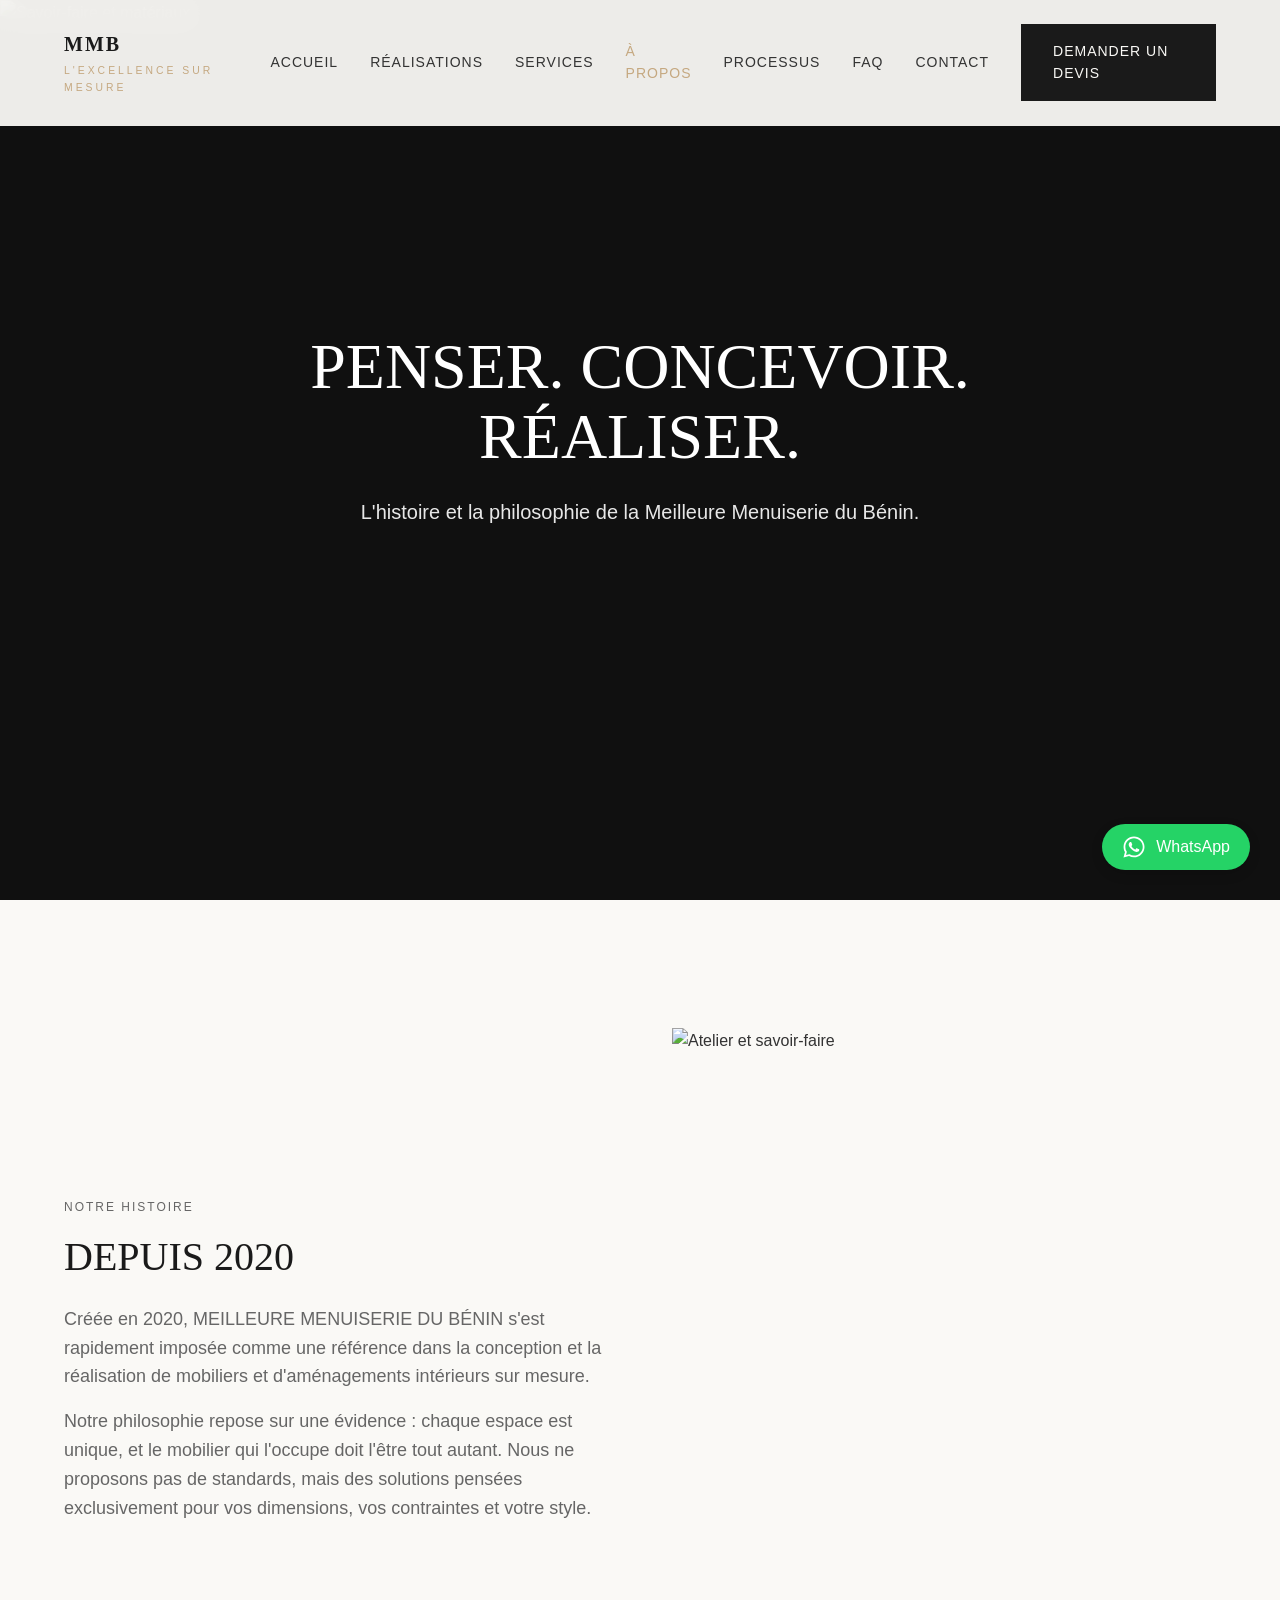
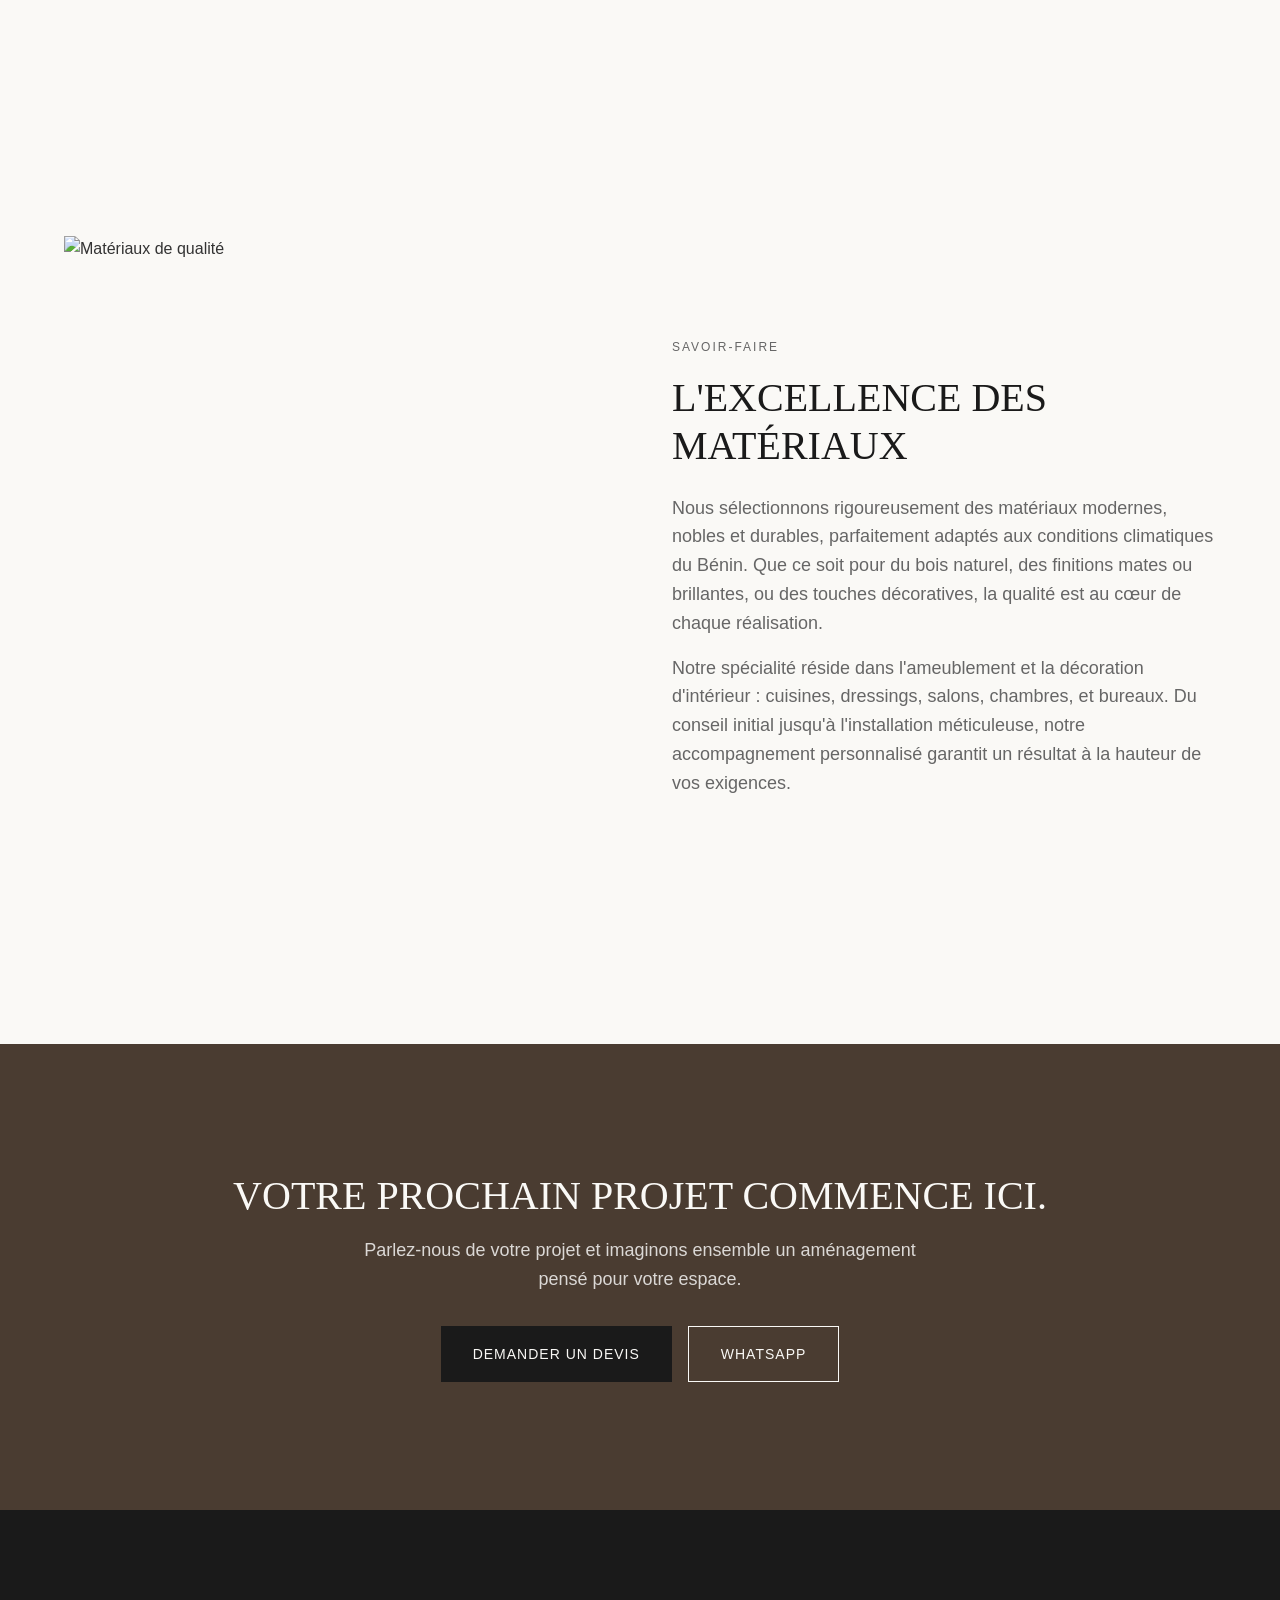
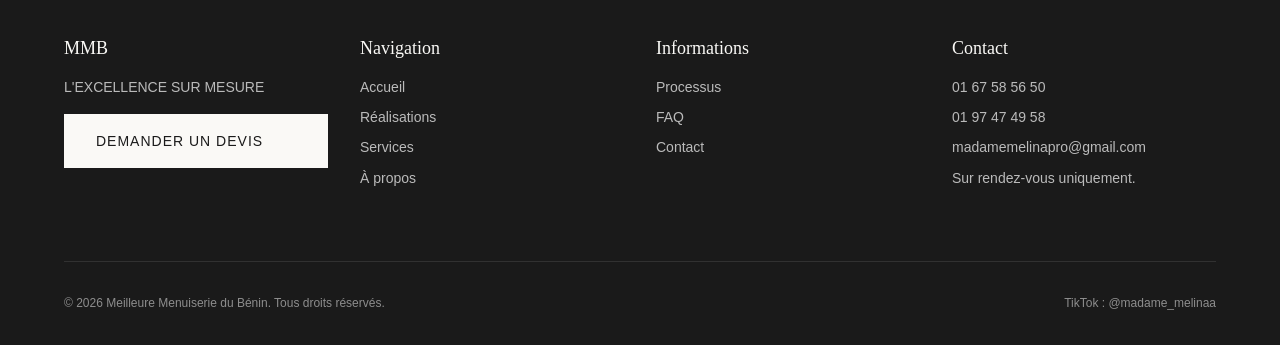
==== a-propos.html @ b58f9260 "Initial commit: Complete website for Meilleure Menuiserie du Bénin" ====
<!DOCTYPE html>
<html lang="fr">
<head>
  <meta charset="UTF-8">
  <meta name="viewport" content="width=device-width, initial-scale=1.0">
  <title>À Propos | MEILLEURE MENUISERIE DU BÉNIN</title>
  <meta name="description" content="Découvrez MEILLEURE MENUISERIE DU BÉNIN, notre savoir-faire, notre approche et notre philosophie du mobilier sur mesure au Bénin depuis 2020.">
  <meta http-equiv="Content-Security-Policy" content="default-src 'self'; style-src 'self' 'unsafe-inline' https://fonts.googleapis.com; font-src 'self' https://fonts.gstatic.com; img-src 'self' data: https://images.unsplash.com; script-src 'self';">
  <meta name="theme-color" content="#1A1A1A">
  <link rel="stylesheet" href="css/style.css">
  <link rel="stylesheet" href="css/pages.css">
</head>
<body>

  <!-- Header -->
  <header class="site-header">
    <div class="container header-inner">
      <a href="/" class="logo">
        MMB
        <span>L'EXCELLENCE SUR MESURE</span>
      </a>
      <nav class="nav-links">
        <a href="/">Accueil</a>
        <a href="/realisations.html">Réalisations</a>
        <a href="/services.html">Services</a>
        <a href="/a-propos.html" style="color: var(--color-accent);">À propos</a>
        <a href="/processus.html">Processus</a>
        <a href="/faq.html">FAQ</a>
        <a href="/contact.html">Contact</a>
        <a href="/contact.html" class="btn btn-primary">Demander un devis</a>
      </nav>
      <div class="mobile-menu-toggle">
        <span></span><span></span><span></span>
      </div>
    </div>
  </header>

  <!-- Hero Section -->
  <section class="hero" style="min-height: 500px;">
    <img src="https://images.unsplash.com/photo-1534349762230-e0cb9cb415a2?auto=format&fit=crop&w=1920&q=80" alt="Savoir-faire et matériaux" class="hero-bg">
    <div class="container">
      <div class="hero-content fade-up">
        <h1 class="hero-title">PENSER. CONCEVOIR. RÉALISER.</h1>
        <p class="hero-text">L'histoire et la philosophie de la Meilleure Menuiserie du Bénin.</p>
      </div>
    </div>
  </section>

  <!-- About Content -->
  <section class="section-intro">
    <div class="container intro-grid">
      <div class="intro-text fade-up">
        <span class="section-subtitle">Notre Histoire</span>
        <h2 class="section-title">DEPUIS 2020</h2>
        <p>Créée en 2020, MEILLEURE MENUISERIE DU BÉNIN s'est rapidement imposée comme une référence dans la conception et la réalisation de mobiliers et d'aménagements intérieurs sur mesure.</p>
        <p>Notre philosophie repose sur une évidence : chaque espace est unique, et le mobilier qui l'occupe doit l'être tout autant. Nous ne proposons pas de standards, mais des solutions pensées exclusivement pour vos dimensions, vos contraintes et votre style.</p>
      </div>
      <div class="intro-image fade-up">
        <img src="https://images.unsplash.com/photo-1540932239986-30128078f3ea?auto=format&fit=crop&w=800&q=80" alt="Atelier et savoir-faire">
      </div>
    </div>
    
    <div class="container intro-grid" style="margin-top: var(--space-xl);">
      <div class="intro-image fade-up">
        <img src="https://images.unsplash.com/photo-1604014237800-1c9102c219da?auto=format&fit=crop&w=800&q=80" alt="Matériaux de qualité">
      </div>
      <div class="intro-text fade-up">
        <span class="section-subtitle">Savoir-faire</span>
        <h2 class="section-title">L'EXCELLENCE DES MATÉRIAUX</h2>
        <p>Nous sélectionnons rigoureusement des matériaux modernes, nobles et durables, parfaitement adaptés aux conditions climatiques du Bénin. Que ce soit pour du bois naturel, des finitions mates ou brillantes, ou des touches décoratives, la qualité est au cœur de chaque réalisation.</p>
        <p>Notre spécialité réside dans l'ameublement et la décoration d'intérieur : cuisines, dressings, salons, chambres, et bureaux. Du conseil initial jusqu'à l'installation méticuleuse, notre accompagnement personnalisé garantit un résultat à la hauteur de vos exigences.</p>
      </div>
    </div>
  </section>

  <!-- Final CTA -->
  <section class="final-cta">
    <div class="container fade-up">
      <h2>VOTRE PROCHAIN PROJET COMMENCE ICI.</h2>
      <p>Parlez-nous de votre projet et imaginons ensemble un aménagement pensé pour votre espace.</p>
      <div class="btn-group">
        <a href="/contact.html" class="btn btn-primary">DEMANDER UN DEVIS</a>
        <a href="https://wa.me/2290167585650" class="btn btn-secondary" target="_blank" rel="noopener noreferrer">WHATSAPP</a>
      </div>
    </div>
  </section>

  <!-- Footer -->
  <footer class="site-footer">
    <div class="container">
      <div class="footer-grid">
        <div class="footer-col">
          <h3>MMB</h3>
          <p>L'EXCELLENCE SUR MESURE</p>
          <a href="/contact.html" class="btn btn-primary" style="margin-top: 1rem; color: var(--color-primary); background: var(--color-bg);">Demander un devis</a>
        </div>
        <div class="footer-col">
          <h3>Navigation</h3>
          <a href="/">Accueil</a>
          <a href="/realisations.html">Réalisations</a>
          <a href="/services.html">Services</a>
          <a href="/a-propos.html">À propos</a>
        </div>
        <div class="footer-col">
          <h3>Informations</h3>
          <a href="/processus.html">Processus</a>
          <a href="/faq.html">FAQ</a>
          <a href="/contact.html">Contact</a>
        </div>
        <div class="footer-col">
          <h3>Contact</h3>
          <p>01 67 58 56 50</p>
          <p>01 97 47 49 58</p>
          <a href="mailto:madamemelinapro@gmail.com">madamemelinapro@gmail.com</a>
          <p>Sur rendez-vous uniquement.</p>
        </div>
      </div>
      <div class="footer-bottom">
        <div>&copy; 2026 Meilleure Menuiserie du Bénin. Tous droits réservés.</div>
        <div><a href="https://www.tiktok.com/@madame_melinaa" target="_blank" rel="noopener noreferrer">TikTok : @madame_melinaa</a></div>
      </div>
    </div>
  </footer>

  <!-- WhatsApp Float -->
  <a href="https://wa.me/2290167585650" class="whatsapp-float" target="_blank" rel="noopener noreferrer">
    <svg class="whatsapp-icon" xmlns="http://www.w3.org/2000/svg" viewBox="0 0 448 512"><path d="M380.9 97.1C339 55.1 283.2 32 223.9 32c-122.4 0-222 99.6-222 222 0 39.1 10.2 77.3 29.6 111L0 480l117.7-30.9c32.4 17.7 68.9 27 106.1 27h.1c122.3 0 224.1-99.6 224.1-222 0-59.3-25.2-115-67.1-157zm-157 341.6c-33.2 0-65.7-8.9-94-25.7l-6.7-4-69.8 18.3L72 359.2l-4.4-7c-18.5-29.4-28.2-63.3-28.2-98.2 0-101.7 82.8-184.5 184.6-184.5 49.3 0 95.6 19.2 130.4 54.1 34.8 34.9 56.2 81.2 56.1 130.5 0 101.8-84.9 184.6-186.6 184.6zm101.2-138.2c-5.5-2.8-32.8-16.2-37.9-18-5.1-1.9-8.8-2.8-12.5 2.8-3.7 5.6-14.3 18-17.6 21.8-3.2 3.7-6.5 4.2-12 1.4-32.6-16.3-54-29.1-75.5-66-5.7-9.8 5.7-9.1 16.3-30.3 1.8-3.7.9-6.9-.5-9.7-1.4-2.8-12.5-30.1-17.1-41.2-4.5-10.8-9.1-9.3-12.5-9.5-3.2-.2-6.9-.2-10.6-.2-3.7 0-9.7 1.4-14.8 6.9-5.1 5.6-19.4 19-19.4 46.3 0 27.3 19.9 53.7 22.6 57.4 2.8 3.7 39.1 59.7 94.8 83.8 35.2 15.2 49 16.5 66.6 13.9 10.7-1.6 32.8-13.4 37.4-26.4 4.6-13 4.6-24.1 3.2-26.4-1.3-2.5-5-3.9-10.5-6.6z"/></svg>
    <span>WhatsApp</span>
  </a>

  <script src="js/main.js"></script>
</body>
</html>
---- css/style.css ----
@import url('https://fonts.googleapis.com/css2?family=Inter:wght@300;400;500;600&family=Playfair+Display:wght@400;500;600;700&display=swap');

:root {
  /* Colors */
  --color-primary: #1A1A1A; /* Anthracite/Noir */
  --color-secondary: #4A3C31; /* Brun profond */
  --color-accent: #C5A880; /* Doré discret / Bois naturel */
  --color-bg: #FAF9F6; /* Ivoire / Blanc cassé */
  --color-surface: #FFFFFF;
  --color-text: #333333;
  --color-text-light: #666666;
  --color-border: #E5E5E5;

  /* Typography */
  --font-heading: 'Playfair Display', serif;
  --font-body: 'Inter', sans-serif;

  /* Spacing */
  --space-xs: 0.5rem;
  --space-sm: 1rem;
  --space-md: 2rem;
  --space-lg: 4rem;
  --space-xl: 8rem;

  /* Transitions */
  --transition-fast: 0.2s ease;
  --transition-normal: 0.4s ease;
  --transition-slow: 0.8s cubic-bezier(0.16, 1, 0.3, 1);
}

/* Reset */
* {
  margin: 0;
  padding: 0;
  box-sizing: border-box;
}

html {
  font-size: 16px;
  scroll-behavior: smooth;
}

body {
  font-family: var(--font-body);
  color: var(--color-text);
  background-color: var(--color-bg);
  line-height: 1.6;
  overflow-x: hidden;
}

h1, h2, h3, h4, h5, h6 {
  font-family: var(--font-heading);
  font-weight: 500;
  line-height: 1.2;
  color: var(--color-primary);
}

a {
  text-decoration: none;
  color: inherit;
  transition: color var(--transition-fast);
}

img {
  max-width: 100%;
  height: auto;
  display: block;
}

ul {
  list-style: none;
}

/* Container */
.container {
  width: 100%;
  max-width: 1440px;
  margin: 0 auto;
  padding: 0 5%;
}

/* Buttons */
.btn {
  display: inline-flex;
  align-items: center;
  justify-content: center;
  padding: 1rem 2rem;
  font-family: var(--font-body);
  font-size: 0.875rem;
  font-weight: 500;
  text-transform: uppercase;
  letter-spacing: 1px;
  cursor: pointer;
  transition: all var(--transition-normal);
  border: none;
}

.btn-primary {
  background-color: var(--color-primary);
  color: var(--color-bg);
}

.btn-primary:hover {
  background-color: var(--color-accent);
  color: var(--color-primary);
}

.btn-secondary {
  background-color: transparent;
  color: var(--color-primary);
  border: 1px solid var(--color-primary);
}

.btn-secondary:hover {
  background-color: var(--color-primary);
  color: var(--color-bg);
}

/* Header */
.site-header {
  position: fixed;
  top: 0;
  left: 0;
  width: 100%;
  padding: 1.5rem 0;
  background-color: rgba(250, 249, 246, 0.95);
  backdrop-filter: blur(10px);
  z-index: 1000;
  transition: padding var(--transition-normal), background-color var(--transition-normal);
  border-bottom: 1px solid transparent;
}

.site-header.scrolled {
  padding: 1rem 0;
  border-bottom: 1px solid var(--color-border);
}

.header-inner {
  display: flex;
  justify-content: space-between;
  align-items: center;
}

.logo {
  font-family: var(--font-heading);
  font-size: 1.25rem;
  font-weight: 700;
  color: var(--color-primary);
  text-transform: uppercase;
  letter-spacing: 2px;
}

.logo span {
  display: block;
  font-size: 0.65rem;
  font-family: var(--font-body);
  font-weight: 400;
  letter-spacing: 3px;
  color: var(--color-accent);
  margin-top: 0.2rem;
}

.nav-links {
  display: flex;
  gap: 2rem;
  align-items: center;
}

.nav-links a {
  font-size: 0.875rem;
  font-weight: 500;
  text-transform: uppercase;
  letter-spacing: 1px;
}

.nav-links a:hover {
  color: var(--color-accent);
}

.mobile-menu-toggle {
  display: none;
  flex-direction: column;
  gap: 6px;
  cursor: pointer;
  z-index: 1001;
}

.mobile-menu-toggle span {
  width: 25px;
  height: 2px;
  background-color: var(--color-primary);
  transition: all var(--transition-fast);
}

/* Footer */
.site-footer {
  background-color: var(--color-primary);
  color: var(--color-bg);
  padding: var(--space-xl) 0 2rem;
}

.footer-grid {
  display: grid;
  grid-template-columns: 1fr 1fr 1fr 1fr;
  gap: var(--space-md);
  margin-bottom: var(--space-lg);
}

.footer-col h3 {
  color: var(--color-bg);
  font-size: 1.125rem;
  margin-bottom: var(--space-sm);
}

.footer-col p, .footer-col a {
  color: rgba(255, 255, 255, 0.7);
  font-size: 0.875rem;
  margin-bottom: 0.5rem;
  display: block;
}

.footer-col a:hover {
  color: var(--color-accent);
}

.footer-bottom {
  border-top: 1px solid rgba(255,255,255,0.1);
  padding-top: 2rem;
  display: flex;
  justify-content: space-between;
  font-size: 0.75rem;
  color: rgba(255, 255, 255, 0.5);
}

/* Floating WhatsApp */
.whatsapp-float {
  position: fixed;
  bottom: 30px;
  right: 30px;
  background-color: #25D366;
  color: white;
  border-radius: 50px;
  padding: 10px 20px;
  display: flex;
  align-items: center;
  gap: 10px;
  box-shadow: 0 4px 12px rgba(0,0,0,0.15);
  z-index: 999;
  font-weight: 500;
  transition: transform var(--transition-fast);
}

.whatsapp-float:hover {
  transform: translateY(-5px);
  color: white;
}

.whatsapp-icon {
  width: 24px;
  height: 24px;
  fill: currentColor;
}

/* Animations */
.fade-up {
  opacity: 0;
  transform: translateY(30px);
  transition: opacity 0.8s ease-out, transform 0.8s ease-out;
}

.fade-up.visible {
  opacity: 1;
  transform: translateY(0);
}

/* Final CTA Section */
.final-cta {
  background-color: var(--color-secondary);
  color: var(--color-bg);
  text-align: center;
  padding: var(--space-xl) 0;
}

.final-cta h2 {
  color: var(--color-bg);
  font-size: 2.5rem;
  margin-bottom: var(--space-sm);
}

.final-cta p {
  font-size: 1.125rem;
  max-width: 600px;
  margin: 0 auto var(--space-md);
  color: rgba(255,255,255,0.8);
}

.final-cta .btn-group {
  display: flex;
  justify-content: center;
  gap: 1rem;
}

.final-cta .btn-secondary {
  color: var(--color-bg);
  border-color: var(--color-bg);
}

.final-cta .btn-secondary:hover {
  background-color: var(--color-bg);
  color: var(--color-secondary);
}

/* Responsive */
@media (max-width: 1024px) {
  .footer-grid {
    grid-template-columns: 1fr 1fr;
  }
}

@media (max-width: 768px) {
  html {
    font-size: 14px;
  }
  
  .nav-links {
    position: fixed;
    top: 0;
    right: -100%;
    width: 80%;
    max-width: 400px;
    height: 100vh;
    background-color: var(--color-bg);
    flex-direction: column;
    justify-content: center;
    padding: 2rem;
    transition: right var(--transition-normal);
    box-shadow: -5px 0 15px rgba(0,0,0,0.05);
  }
  
  .nav-links.active {
    right: 0;
  }
  
  .mobile-menu-toggle {
    display: flex;
  }
  
  .mobile-menu-toggle.active span:nth-child(1) {
    transform: rotate(45deg) translate(5px, 5px);
  }
  .mobile-menu-toggle.active span:nth-child(2) {
    opacity: 0;
  }
  .mobile-menu-toggle.active span:nth-child(3) {
    transform: rotate(-45deg) translate(6px, -6px);
  }
  
  .whatsapp-float span {
    display: none;
  }
  .whatsapp-float {
    border-radius: 50%;
    padding: 15px;
    bottom: 20px;
    right: 20px;
  }
  
  .final-cta .btn-group {
    flex-direction: column;
  }
}
---- css/pages.css ----
/* Hero Section */
.hero {
  height: 100vh;
  min-height: 600px;
  display: flex;
  align-items: center;
  position: relative;
  overflow: hidden;
  background-color: var(--color-primary);
  color: var(--color-surface);
}

.hero::after {
  content: '';
  position: absolute;
  top: 0; left: 0; right: 0; bottom: 0;
  background: rgba(0,0,0,0.4);
  z-index: 1;
}

.hero-bg {
  position: absolute;
  top: 0; left: 0; width: 100%; height: 100%;
  object-fit: cover;
  z-index: 0;
}

.hero-content {
  position: relative;
  z-index: 2;
  max-width: 800px;
  text-align: center;
  margin: 0 auto;
}

.hero-subtitle {
  font-family: var(--font-body);
  font-weight: 500;
  letter-spacing: 4px;
  text-transform: uppercase;
  margin-bottom: 1rem;
  color: var(--color-accent);
  font-size: 0.875rem;
}

.hero-title {
  font-size: 4rem;
  color: var(--color-surface);
  margin-bottom: 1.5rem;
  line-height: 1.1;
}

.hero-text {
  font-size: 1.25rem;
  margin-bottom: 2.5rem;
  opacity: 0.9;
  font-weight: 300;
}

.hero-buttons {
  display: flex;
  gap: 1rem;
  justify-content: center;
}

.hero-buttons .btn-secondary {
  border-color: var(--color-surface);
  color: var(--color-surface);
}
.hero-buttons .btn-secondary:hover {
  background-color: var(--color-surface);
  color: var(--color-primary);
}

/* Introduction Section */
.section-intro {
  padding: var(--space-xl) 0;
}

.intro-grid {
  display: grid;
  grid-template-columns: 1fr 1fr;
  gap: var(--space-lg);
  align-items: center;
}

.section-subtitle {
  font-size: 0.75rem;
  text-transform: uppercase;
  letter-spacing: 2px;
  color: var(--color-text-light);
  margin-bottom: 1rem;
  display: block;
}

.section-title {
  font-size: 2.5rem;
  margin-bottom: 1.5rem;
}

.intro-text p {
  font-size: 1.125rem;
  color: var(--color-text-light);
  margin-bottom: 1rem;
}

.intro-image {
  position: relative;
  aspect-ratio: 4/5;
  overflow: hidden;
}

.intro-image img {
  width: 100%;
  height: 100%;
  object-fit: cover;
}

/* Services Grid (Home) */
.section-services {
  padding: var(--space-xl) 0;
  background-color: var(--color-surface);
}

.services-list {
  display: grid;
  grid-template-columns: repeat(3, 1fr);
  gap: 2rem;
  margin-top: var(--space-lg);
  border-top: 1px solid var(--color-border);
}

.service-item {
  padding: 2rem 0;
  border-bottom: 1px solid var(--color-border);
  display: flex;
  flex-direction: column;
}

.service-item-number {
  font-family: var(--font-heading);
  color: var(--color-accent);
  font-size: 1.25rem;
  margin-bottom: 0.5rem;
}

.service-item h3 {
  font-size: 1.25rem;
  margin-bottom: 1rem;
}

/* Portfolio / Realisations Grid */
.section-portfolio {
  padding: var(--space-xl) 0;
}

.portfolio-filters {
  display: flex;
  flex-wrap: wrap;
  gap: 1rem;
  margin-bottom: var(--space-lg);
  justify-content: center;
}

.filter-btn {
  background: none;
  border: none;
  font-family: var(--font-body);
  font-size: 0.875rem;
  text-transform: uppercase;
  letter-spacing: 1px;
  color: var(--color-text-light);
  cursor: pointer;
  padding: 0.5rem 1rem;
  transition: all var(--transition-fast);
}

.filter-btn.active, .filter-btn:hover {
  color: var(--color-primary);
  border-bottom: 1px solid var(--color-primary);
}

.portfolio-grid {
  display: grid;
  grid-template-columns: repeat(auto-fill, minmax(300px, 1fr));
  grid-auto-rows: 300px;
  gap: 1rem;
}

.portfolio-item {
  position: relative;
  overflow: hidden;
  cursor: pointer;
}

.portfolio-item.large {
  grid-column: span 2;
  grid-row: span 2;
}

.portfolio-item.tall {
  grid-row: span 2;
}

.portfolio-item img {
  width: 100%;
  height: 100%;
  object-fit: cover;
  transition: transform var(--transition-slow);
}

.portfolio-item:hover img {
  transform: scale(1.05);
}

.portfolio-overlay {
  position: absolute;
  top: 0; left: 0; right: 0; bottom: 0;
  background: rgba(26, 26, 26, 0.6);
  display: flex;
  flex-direction: column;
  justify-content: center;
  align-items: center;
  opacity: 0;
  transition: opacity var(--transition-normal);
  color: var(--color-surface);
}

.portfolio-item:hover .portfolio-overlay {
  opacity: 1;
}

/* Sur-Mesure Section */
.section-sur-mesure {
  padding: var(--space-xl) 0;
  background-color: var(--color-primary);
  color: var(--color-bg);
  text-align: center;
}
.section-sur-mesure .section-title {
  color: var(--color-bg);
}

/* Process Timeline */
.timeline {
  max-width: 800px;
  margin: var(--space-lg) auto 0;
  position: relative;
}

.timeline::before {
  content: '';
  position: absolute;
  top: 0; left: 24px;
  height: 100%; width: 1px;
  background-color: var(--color-border);
}

.timeline-item {
  position: relative;
  padding-left: 80px;
  margin-bottom: var(--space-lg);
}

.timeline-number {
  position: absolute;
  left: 0; top: 0;
  width: 48px; height: 48px;
  background-color: var(--color-bg);
  border: 1px solid var(--color-border);
  border-radius: 50%;
  display: flex;
  align-items: center;
  justify-content: center;
  font-family: var(--font-heading);
  font-size: 1.25rem;
  color: var(--color-accent);
  z-index: 2;
}

.timeline-content h3 {
  font-size: 1.5rem;
  margin-bottom: 0.5rem;
}

/* FAQ Accordion */
.faq-container {
  max-width: 800px;
  margin: var(--space-lg) auto 0;
}

.faq-item {
  border-bottom: 1px solid var(--color-border);
  padding: 1.5rem 0;
}

.faq-question {
  display: flex;
  justify-content: space-between;
  align-items: center;
  cursor: pointer;
  font-family: var(--font-heading);
  font-size: 1.25rem;
  font-weight: 500;
  color: var(--color-primary);
}

.faq-icon {
  position: relative;
  width: 16px; height: 16px;
}

.faq-icon::before, .faq-icon::after {
  content: '';
  position: absolute;
  background-color: var(--color-primary);
  transition: transform var(--transition-fast);
}

.faq-icon::before {
  top: 7px; left: 0;
  width: 16px; height: 2px;
}

.faq-icon::after {
  top: 0; left: 7px;
  width: 2px; height: 16px;
}

.faq-item.active .faq-icon::after {
  transform: rotate(90deg);
}

.faq-answer {
  max-height: 0;
  overflow: hidden;
  transition: max-height var(--transition-normal);
}

.faq-answer-inner {
  padding-top: 1rem;
  color: var(--color-text-light);
}

/* Contact Form */
.contact-grid {
  display: grid;
  grid-template-columns: 1fr 2fr;
  gap: var(--space-lg);
  margin-top: var(--space-lg);
}

.contact-info-card {
  background-color: var(--color-surface);
  padding: 3rem;
  border: 1px solid var(--color-border);
}

.contact-form {
  display: flex;
  flex-direction: column;
  gap: 1.5rem;
}

.form-group {
  display: flex;
  flex-direction: column;
}

.form-group label {
  font-size: 0.875rem;
  margin-bottom: 0.5rem;
  font-weight: 500;
  text-transform: uppercase;
  letter-spacing: 1px;
}

.form-control {
  padding: 1rem;
  border: 1px solid var(--color-border);
  background-color: var(--color-bg);
  font-family: var(--font-body);
  font-size: 1rem;
  transition: border-color var(--transition-fast);
}

.form-control:focus {
  outline: none;
  border-color: var(--color-primary);
}

textarea.form-control {
  min-height: 150px;
  resize: vertical;
}

/* Lightbox */
.lightbox {
  position: fixed;
  top: 0; left: 0; width: 100%; height: 100%;
  background-color: rgba(26,26,26,0.95);
  z-index: 2000;
  display: flex;
  align-items: center;
  justify-content: center;
  opacity: 0;
  visibility: hidden;
  transition: all var(--transition-normal);
}

.lightbox.active {
  opacity: 1;
  visibility: visible;
}

.lightbox-content {
  max-width: 90%;
  max-height: 90vh;
  position: relative;
}

.lightbox-img {
  max-width: 100%;
  max-height: 80vh;
  object-fit: contain;
}

.lightbox-caption {
  color: white;
  text-align: center;
  margin-top: 1rem;
  font-family: var(--font-heading);
  font-size: 1.25rem;
}

.lightbox-close {
  position: absolute;
  top: -40px; right: 0;
  background: none; border: none;
  color: white;
  font-size: 2rem;
  cursor: pointer;
}

/* Responsive Overrides */
@media (max-width: 1024px) {
  .intro-grid {
    grid-template-columns: 1fr;
  }
  .services-list {
    grid-template-columns: repeat(2, 1fr);
  }
}

@media (max-width: 768px) {
  .hero-title {
    font-size: 2.5rem;
  }
  .hero-buttons {
    flex-direction: column;
  }
  .services-list {
    grid-template-columns: 1fr;
  }
  .contact-grid {
    grid-template-columns: 1fr;
  }
  .portfolio-grid {
    grid-template-columns: 1fr;
  }
  .portfolio-item.large, .portfolio-item.tall {
    grid-column: span 1;
    grid-row: span 1;
  }
}
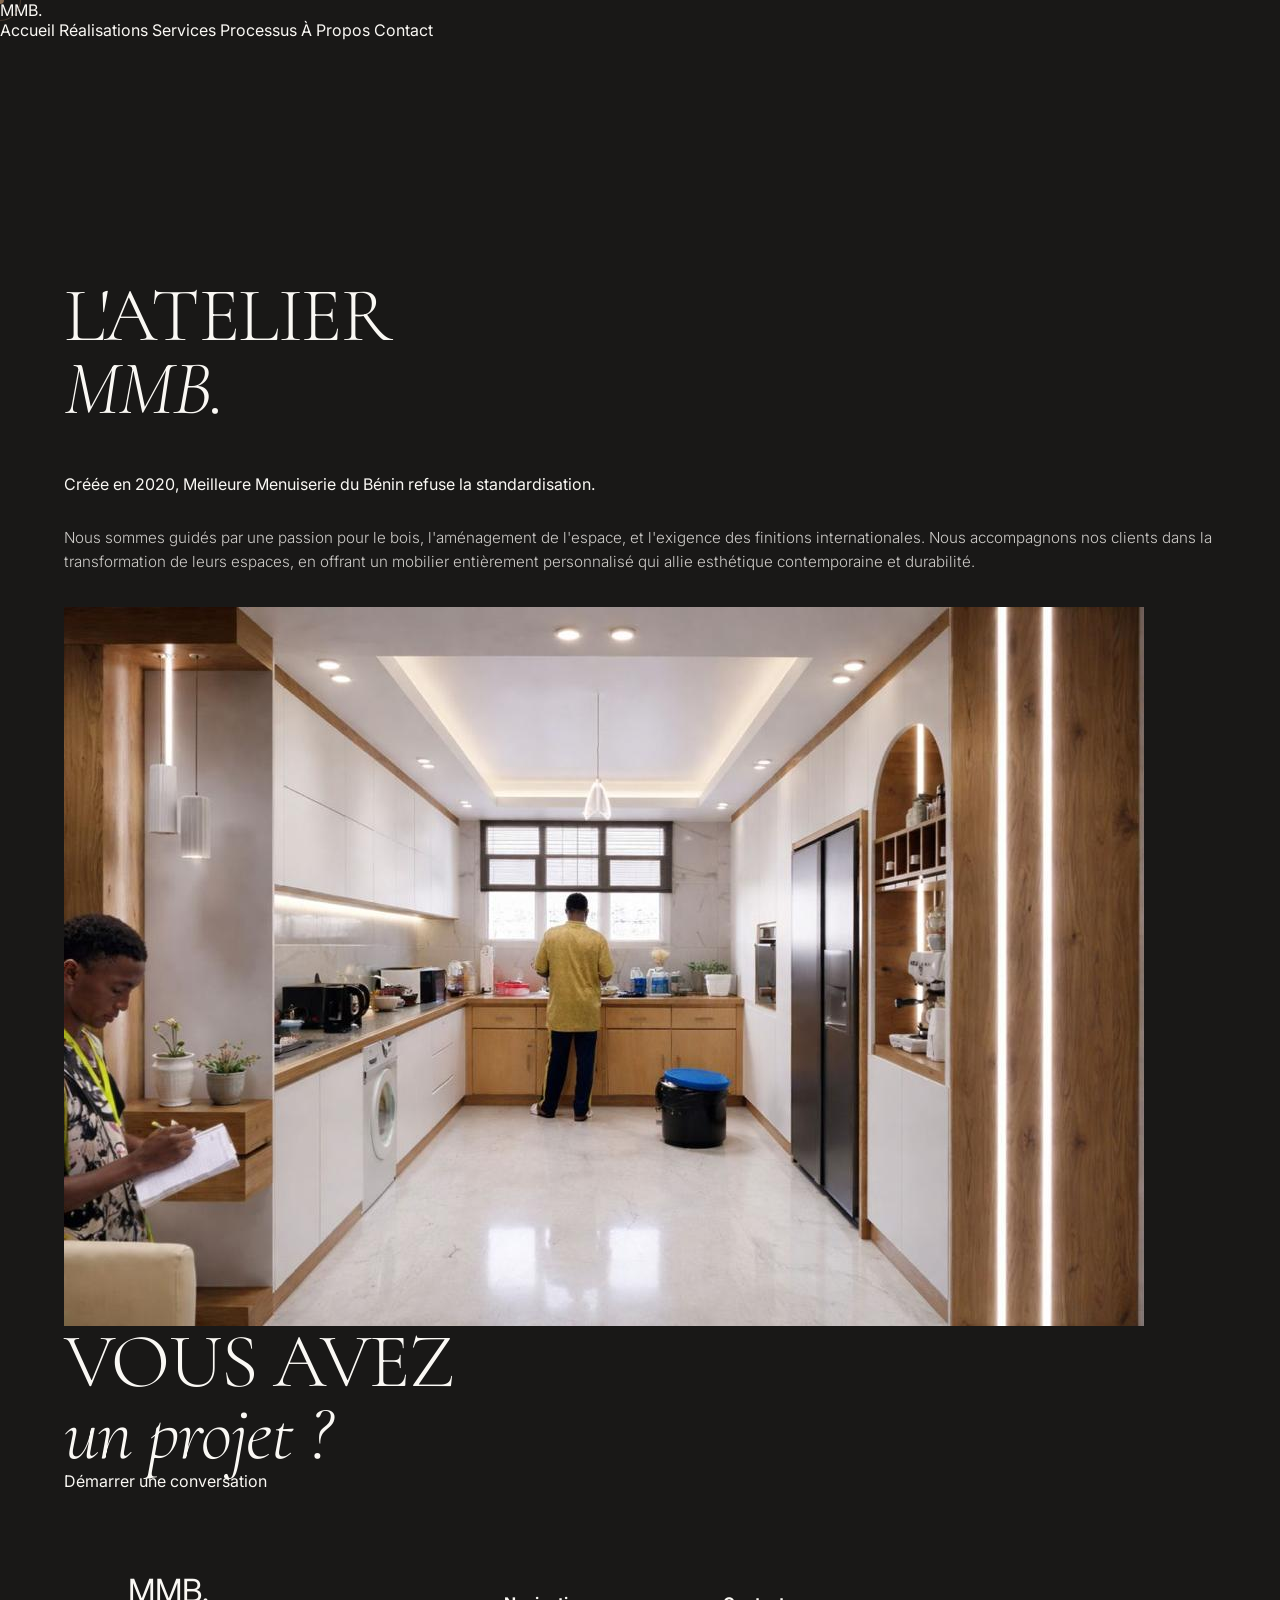
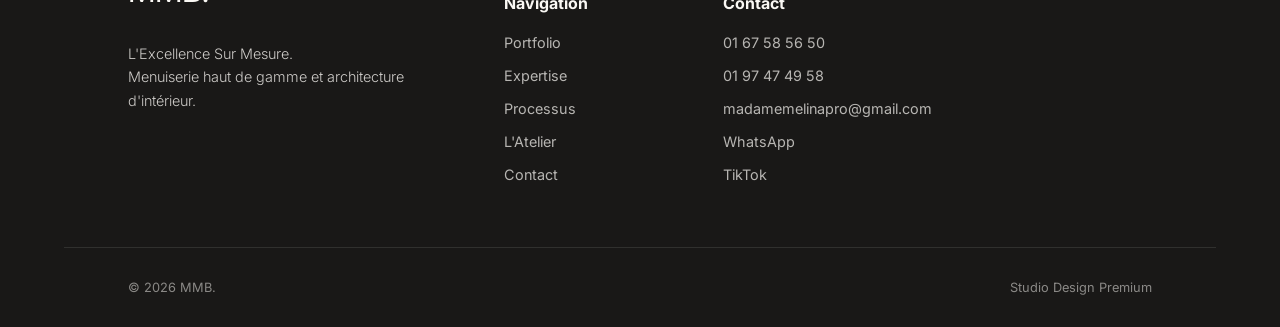
==== commit 6c8361a5: "feat: design premium one-page (v6) with custom images and mobile responsive updates" ====
--- a/a-propos.html
+++ b/a-propos.html
@@ -3,131 +3,87 @@
 <head>
   <meta charset="UTF-8">
   <meta name="viewport" content="width=device-width, initial-scale=1.0">
-  <title>À Propos | MEILLEURE MENUISERIE DU BÉNIN</title>
-  <meta name="description" content="Découvrez MEILLEURE MENUISERIE DU BÉNIN, notre savoir-faire, notre approche et notre philosophie du mobilier sur mesure au Bénin depuis 2020.">
-  <meta http-equiv="Content-Security-Policy" content="default-src 'self'; style-src 'self' 'unsafe-inline' https://fonts.googleapis.com; font-src 'self' https://fonts.gstatic.com; img-src 'self' data: https://images.unsplash.com; script-src 'self';">
-  <meta name="theme-color" content="#1A1A1A">
+  <title>À Propos | MMB — L'Excellence Sur Mesure</title>
+  <meta name="description" content="Architecture d'intérieur et menuiserie premium au Bénin.">
   <link rel="stylesheet" href="css/style.css">
-  <link rel="stylesheet" href="css/pages.css">
 </head>
 <body>
+  <div class="cursor-dot"></div>
+  <div class="cursor-ring"></div>
 
-  <!-- Header -->
-  <header class="site-header">
-    <div class="container header-inner">
-      <a href="/" class="logo">
-        MMB
-        <span>L'EXCELLENCE SUR MESURE</span>
-      </a>
-      <nav class="nav-links">
-        <a href="/">Accueil</a>
-        <a href="/realisations.html">Réalisations</a>
-        <a href="/services.html">Services</a>
-        <a href="/a-propos.html" style="color: var(--color-accent);">À propos</a>
-        <a href="/processus.html">Processus</a>
-        <a href="/faq.html">FAQ</a>
-        <a href="/contact.html">Contact</a>
-        <a href="/contact.html" class="btn btn-primary">Demander un devis</a>
-      </nav>
-      <div class="mobile-menu-toggle">
-        <span></span><span></span><span></span>
-      </div>
-    </div>
+  <header class="header">
+    <a href="/" class="logo">MMB.</a>
+    <button class="menu-toggle">MENU</button>
   </header>
 
-  <!-- Hero Section -->
-  <section class="hero" style="min-height: 500px;">
-    <img src="https://images.unsplash.com/photo-1534349762230-e0cb9cb415a2?auto=format&fit=crop&w=1920&q=80" alt="Savoir-faire et matériaux" class="hero-bg">
-    <div class="container">
-      <div class="hero-content fade-up">
-        <h1 class="hero-title">PENSER. CONCEVOIR. RÉALISER.</h1>
-        <p class="hero-text">L'histoire et la philosophie de la Meilleure Menuiserie du Bénin.</p>
+  <div class="menu-overlay">
+    <div class="menu-links">
+      <a href="/">Accueil</a>
+      <a href="/realisations.html">Réalisations</a>
+      <a href="/services.html">Services</a>
+      <a href="/processus.html">Processus</a>
+      <a href="/a-propos.html">À Propos</a>
+      <a href="/contact.html">Contact</a>
+    </div>
+  </div>
+
+  <main>
+    
+  <section class="section-xl container" style="padding-top: 15rem;">
+    <div class="grid-2-asym">
+      <div class="anim-up">
+        <h1 class="t-display" style="margin-bottom: 3rem;">L'ATELIER<br><span class="t-italic">MMB.</span></h1>
+        <p class="t-body-lg" style="margin-bottom: 2rem;">Créée en 2020, Meilleure Menuiserie du Bénin refuse la standardisation.</p>
+        <p class="t-body" style="margin-bottom: 2rem;">Nous sommes guidés par une passion pour le bois, l'aménagement de l'espace, et l'exigence des finitions internationales. Nous accompagnons nos clients dans la transformation de leurs espaces, en offrant un mobilier entièrement personnalisé qui allie esthétique contemporaine et durabilité.</p>
       </div>
+      <div class="img-parallax ed-img-tall anim-up anim-delay-1"><img src="Image/IMG_9297.JPG"></div>
     </div>
   </section>
 
-  <!-- About Content -->
-  <section class="section-intro">
-    <div class="container intro-grid">
-      <div class="intro-text fade-up">
-        <span class="section-subtitle">Notre Histoire</span>
-        <h2 class="section-title">DEPUIS 2020</h2>
-        <p>Créée en 2020, MEILLEURE MENUISERIE DU BÉNIN s'est rapidement imposée comme une référence dans la conception et la réalisation de mobiliers et d'aménagements intérieurs sur mesure.</p>
-        <p>Notre philosophie repose sur une évidence : chaque espace est unique, et le mobilier qui l'occupe doit l'être tout autant. Nous ne proposons pas de standards, mais des solutions pensées exclusivement pour vos dimensions, vos contraintes et votre style.</p>
+    
+    <section class="footer-cta">
+      <div class="container anim-up">
+        <h2 class="t-display">VOUS AVEZ<br><span class="t-italic">un projet ?</span></h2>
+        <a href="/contact.html" class="btn">Démarrer une conversation</a>
       </div>
-      <div class="intro-image fade-up">
-        <img src="https://images.unsplash.com/photo-1540932239986-30128078f3ea?auto=format&fit=crop&w=800&q=80" alt="Atelier et savoir-faire">
+    </section>
+  </main>
+
+  <footer class="footer">
+    <div class="container f-grid">
+      <div class="f-col">
+        <a href="/" class="logo" style="font-size: 2rem;">MMB.</a>
+        <p class="t-body" style="margin-top: 2rem; font-size: 0.9rem;">L'Excellence Sur Mesure.<br>Menuiserie haut de gamme et architecture d'intérieur.</p>
+      </div>
+      <div class="f-col">
+        <h4>Navigation</h4>
+        <div class="f-links">
+          <a href="/realisations.html">Portfolio</a>
+          <a href="/services.html">Expertise</a>
+          <a href="/processus.html">Processus</a>
+          <a href="/a-propos.html">L'Atelier</a>
+          <a href="/contact.html">Contact</a>
+        </div>
+      </div>
+      <div class="f-col">
+        <h4>Contact</h4>
+        <div class="f-links">
+          <a href="tel:0167585650">01 67 58 56 50</a>
+          <a href="tel:0197474958">01 97 47 49 58</a>
+          <a href="mailto:madamemelinapro@gmail.com">madamemelinapro@gmail.com</a>
+          <a href="https://wa.me/22967585650" target="_blank">WhatsApp</a>
+          <a href="https://www.tiktok.com/@madame_melinaa" target="_blank">TikTok</a>
+        </div>
       </div>
     </div>
-    
-    <div class="container intro-grid" style="margin-top: var(--space-xl);">
-      <div class="intro-image fade-up">
-        <img src="https://images.unsplash.com/photo-1604014237800-1c9102c219da?auto=format&fit=crop&w=800&q=80" alt="Matériaux de qualité">
-      </div>
-      <div class="intro-text fade-up">
-        <span class="section-subtitle">Savoir-faire</span>
-        <h2 class="section-title">L'EXCELLENCE DES MATÉRIAUX</h2>
-        <p>Nous sélectionnons rigoureusement des matériaux modernes, nobles et durables, parfaitement adaptés aux conditions climatiques du Bénin. Que ce soit pour du bois naturel, des finitions mates ou brillantes, ou des touches décoratives, la qualité est au cœur de chaque réalisation.</p>
-        <p>Notre spécialité réside dans l'ameublement et la décoration d'intérieur : cuisines, dressings, salons, chambres, et bureaux. Du conseil initial jusqu'à l'installation méticuleuse, notre accompagnement personnalisé garantit un résultat à la hauteur de vos exigences.</p>
-      </div>
-    </div>
-  </section>
-
-  <!-- Final CTA -->
-  <section class="final-cta">
-    <div class="container fade-up">
-      <h2>VOTRE PROCHAIN PROJET COMMENCE ICI.</h2>
-      <p>Parlez-nous de votre projet et imaginons ensemble un aménagement pensé pour votre espace.</p>
-      <div class="btn-group">
-        <a href="/contact.html" class="btn btn-primary">DEMANDER UN DEVIS</a>
-        <a href="https://wa.me/2290167585650" class="btn btn-secondary" target="_blank" rel="noopener noreferrer">WHATSAPP</a>
-      </div>
-    </div>
-  </section>
-
-  <!-- Footer -->
-  <footer class="site-footer">
     <div class="container">
-      <div class="footer-grid">
-        <div class="footer-col">
-          <h3>MMB</h3>
-          <p>L'EXCELLENCE SUR MESURE</p>
-          <a href="/contact.html" class="btn btn-primary" style="margin-top: 1rem; color: var(--color-primary); background: var(--color-bg);">Demander un devis</a>
-        </div>
-        <div class="footer-col">
-          <h3>Navigation</h3>
-          <a href="/">Accueil</a>
-          <a href="/realisations.html">Réalisations</a>
-          <a href="/services.html">Services</a>
-          <a href="/a-propos.html">À propos</a>
-        </div>
-        <div class="footer-col">
-          <h3>Informations</h3>
-          <a href="/processus.html">Processus</a>
-          <a href="/faq.html">FAQ</a>
-          <a href="/contact.html">Contact</a>
-        </div>
-        <div class="footer-col">
-          <h3>Contact</h3>
-          <p>01 67 58 56 50</p>
-          <p>01 97 47 49 58</p>
-          <a href="mailto:madamemelinapro@gmail.com">madamemelinapro@gmail.com</a>
-          <p>Sur rendez-vous uniquement.</p>
-        </div>
-      </div>
-      <div class="footer-bottom">
-        <div>&copy; 2026 Meilleure Menuiserie du Bénin. Tous droits réservés.</div>
-        <div><a href="https://www.tiktok.com/@madame_melinaa" target="_blank" rel="noopener noreferrer">TikTok : @madame_melinaa</a></div>
+      <div class="f-bottom">
+        <span>© 2026 MMB.</span>
+        <span>Studio Design Premium</span>
       </div>
     </div>
   </footer>
 
-  <!-- WhatsApp Float -->
-  <a href="https://wa.me/2290167585650" class="whatsapp-float" target="_blank" rel="noopener noreferrer">
-    <svg class="whatsapp-icon" xmlns="http://www.w3.org/2000/svg" viewBox="0 0 448 512"><path d="M380.9 97.1C339 55.1 283.2 32 223.9 32c-122.4 0-222 99.6-222 222 0 39.1 10.2 77.3 29.6 111L0 480l117.7-30.9c32.4 17.7 68.9 27 106.1 27h.1c122.3 0 224.1-99.6 224.1-222 0-59.3-25.2-115-67.1-157zm-157 341.6c-33.2 0-65.7-8.9-94-25.7l-6.7-4-69.8 18.3L72 359.2l-4.4-7c-18.5-29.4-28.2-63.3-28.2-98.2 0-101.7 82.8-184.5 184.6-184.5 49.3 0 95.6 19.2 130.4 54.1 34.8 34.9 56.2 81.2 56.1 130.5 0 101.8-84.9 184.6-186.6 184.6zm101.2-138.2c-5.5-2.8-32.8-16.2-37.9-18-5.1-1.9-8.8-2.8-12.5 2.8-3.7 5.6-14.3 18-17.6 21.8-3.2 3.7-6.5 4.2-12 1.4-32.6-16.3-54-29.1-75.5-66-5.7-9.8 5.7-9.1 16.3-30.3 1.8-3.7.9-6.9-.5-9.7-1.4-2.8-12.5-30.1-17.1-41.2-4.5-10.8-9.1-9.3-12.5-9.5-3.2-.2-6.9-.2-10.6-.2-3.7 0-9.7 1.4-14.8 6.9-5.1 5.6-19.4 19-19.4 46.3 0 27.3 19.9 53.7 22.6 57.4 2.8 3.7 39.1 59.7 94.8 83.8 35.2 15.2 49 16.5 66.6 13.9 10.7-1.6 32.8-13.4 37.4-26.4 4.6-13 4.6-24.1 3.2-26.4-1.3-2.5-5-3.9-10.5-6.6z"/></svg>
-    <span>WhatsApp</span>
-  </a>
-
   <script src="js/main.js"></script>
 </body>
-</html>
+</html>
--- a/css/style.css
+++ b/css/style.css
@@ -1,64 +1,51 @@
-@import url('https://fonts.googleapis.com/css2?family=Inter:wght@300;400;500;600&family=Playfair+Display:wght@400;500;600;700&display=swap');
+
+@import url('https://fonts.googleapis.com/css2?family=Cormorant+Garamond:ital,wght@0,300;0,400;0,500;0,600;1,300;1,400;1,500&family=Inter:wght@300;400;500;600&display=swap');
 
 :root {
   /* Colors */
-  --color-primary: #1A1A1A; /* Anthracite/Noir */
-  --color-secondary: #4A3C31; /* Brun profond */
-  --color-accent: #C5A880; /* Doré discret / Bois naturel */
-  --color-bg: #FAF9F6; /* Ivoire / Blanc cassé */
-  --color-surface: #FFFFFF;
-  --color-text: #333333;
-  --color-text-light: #666666;
-  --color-border: #E5E5E5;
+  --c-espresso: #191817;
+  --c-brun-fonce: #3A2B22;
+  --c-walnut: #634B3B;
+  --c-bois-chaud: #876A50;
+  --c-beige: #CDB99F;
+  --c-ivoire: #F3EEE7;
+  --c-blanc: #FAF8F4;
+  --c-olive: #68705A;
+  
+  --bg-dark: var(--c-espresso);
+  --text-light: var(--c-blanc);
+  --text-dark: var(--c-espresso);
+  --accent: var(--c-bois-chaud);
 
   /* Typography */
-  --font-heading: 'Playfair Display', serif;
-  --font-body: 'Inter', sans-serif;
-
-  /* Spacing */
-  --space-xs: 0.5rem;
-  --space-sm: 1rem;
-  --space-md: 2rem;
-  --space-lg: 4rem;
-  --space-xl: 8rem;
-
-  /* Transitions */
-  --transition-fast: 0.2s ease;
-  --transition-normal: 0.4s ease;
-  --transition-slow: 0.8s cubic-bezier(0.16, 1, 0.3, 1);
-}
-
-/* Reset */
-* {
+  --f-heading: 'Cormorant Garamond', serif;
+  --f-body: 'Inter', sans-serif;
+
+  /* Layout */
+  --px: 5vw;
+  --section-py: 10vw;
+  --ease: cubic-bezier(0.19, 1, 0.22, 1);
+  --ease-out: cubic-bezier(0.215, 0.610, 0.355, 1.000);
+}
+
+html {
+  scroll-behavior: smooth;
+}
+
+body {
   margin: 0;
   padding: 0;
-  box-sizing: border-box;
-}
-
-html {
-  font-size: 16px;
-  scroll-behavior: smooth;
-}
-
-body {
-  font-family: var(--font-body);
-  color: var(--color-text);
-  background-color: var(--color-bg);
-  line-height: 1.6;
+  background-color: var(--bg-dark);
+  color: var(--text-light);
+  font-family: var(--f-body);
+  -webkit-font-smoothing: antialiased;
+  -moz-osx-font-smoothing: grayscale;
   overflow-x: hidden;
 }
 
-h1, h2, h3, h4, h5, h6 {
-  font-family: var(--font-heading);
-  font-weight: 500;
-  line-height: 1.2;
-  color: var(--color-primary);
-}
-
-a {
-  text-decoration: none;
-  color: inherit;
-  transition: color var(--transition-fast);
+::selection {
+  background: var(--c-bois-chaud);
+  color: var(--c-blanc);
 }
 
 img {
@@ -67,305 +54,884 @@
   display: block;
 }
 
-ul {
-  list-style: none;
-}
-
-/* Container */
+a {
+  text-decoration: none;
+  color: inherit;
+}
+
+/* Typography Utility */
+.t-display {
+  font-family: var(--f-heading);
+  font-size: clamp(2.5rem, 6vw, 7rem);
+  line-height: 0.95;
+  font-weight: 300;
+  letter-spacing: -0.02em;
+  margin: 0;
+}
+
+.t-h2 {
+  font-family: var(--f-heading);
+  font-size: clamp(2rem, 4vw, 4rem);
+  line-height: 1.05;
+  font-weight: 400;
+  margin: 0;
+}
+
+.t-h3 {
+  font-family: var(--f-heading);
+  font-size: clamp(1.25rem, 2.5vw, 2.5rem);
+  line-height: 1.2;
+  font-weight: 400;
+}
+
+.t-body {
+  font-size: clamp(0.95rem, 1.1vw, 1.1rem);
+  line-height: 1.6;
+  font-weight: 300;
+  color: rgba(250, 248, 244, 0.8);
+}
+
+.t-body-large {
+  font-size: clamp(1.1rem, 1.8vw, 1.8rem);
+  line-height: 1.4;
+  font-weight: 300;
+  font-family: var(--f-body);
+}
+
+.t-label {
+  font-family: var(--f-body);
+  font-size: 0.75rem;
+  letter-spacing: 0.15em;
+  text-transform: uppercase;
+  font-weight: 500;
+}
+
+.t-italic {
+  font-style: italic;
+  font-weight: 300;
+}
+
+/* Spacing */
 .container {
-  width: 100%;
-  max-width: 1440px;
+  padding-left: var(--px);
+  padding-right: var(--px);
+}
+
+.section {
+  padding-top: var(--section-py);
+  padding-bottom: var(--section-py);
+}
+
+.light-theme {
+  background-color: var(--c-ivoire);
+  color: var(--c-espresso);
+}
+.light-theme .t-body {
+  color: rgba(25, 24, 23, 0.8);
+}
+
+/* Navbar */
+.navbar {
+  position: fixed;
+  top: 0;
+  left: 0;
+  width: 100%;
+  padding: 1.5rem var(--px);
+  display: flex;
+  justify-content: space-between;
+  align-items: center;
+  z-index: 100;
+  transition: background 0.5s var(--ease), padding 0.5s var(--ease), border 0.5s var(--ease);
+  box-sizing: border-box;
+}
+
+.navbar.scrolled {
+  background: rgba(25, 24, 23, 0.75);
+  backdrop-filter: blur(16px);
+  -webkit-backdrop-filter: blur(16px);
+  padding: 1rem var(--px);
+  border-bottom: 1px solid rgba(250, 248, 244, 0.1);
+}
+
+.logo-wrap {
+  position: relative;
+  width: 90px;
+}
+.logo-wrap img {
+  width: 100%;
+  height: auto;
+}
+.navbar.scrolled.light-nav .logo-wrap img {
+}
+
+.nav-links {
+  display: flex;
+  gap: 2.5rem;
+  align-items: center;
+}
+
+.nav-link {
+  font-size: 0.8rem;
+  letter-spacing: 0.1em;
+  text-transform: uppercase;
+  position: relative;
+  overflow: hidden;
+}
+
+.nav-link::after {
+  content: '';
+  position: absolute;
+  bottom: -2px;
+  left: 0;
+  width: 100%;
+  height: 1px;
+  background: currentColor;
+  transform: scaleX(0);
+  transform-origin: right;
+  transition: transform 0.4s var(--ease-out);
+}
+.nav-link:hover::after {
+  transform: scaleX(1);
+  transform-origin: left;
+}
+
+.nav-cta {
+  border: 1px solid rgba(250, 248, 244, 0.3);
+  padding: 0.75rem 1.5rem;
+  border-radius: 100px;
+  font-size: 0.75rem;
+  letter-spacing: 0.1em;
+  text-transform: uppercase;
+  transition: all 0.4s var(--ease);
+}
+.nav-cta:hover {
+  background: var(--c-blanc);
+  color: var(--c-espresso);
+}
+
+.menu-toggle {
+  display: none;
+  background: none;
+  border: none;
+  color: inherit;
+  font-size: 0.8rem;
+  letter-spacing: 0.1em;
+  text-transform: uppercase;
+  cursor: pointer;
+}
+
+/* Mobile Menu */
+.mobile-menu {
+  position: fixed;
+  top: 0;
+  left: 0;
+  width: 100%;
+  height: 100vh;
+  background: var(--c-espresso);
+  z-index: 99;
+  display: flex;
+  flex-direction: column;
+  justify-content: center;
+  align-items: center;
+  gap: 2rem;
+  transform: translateY(-100%);
+  transition: transform 0.8s var(--ease);
+}
+.mobile-menu.open {
+  transform: translateY(0);
+}
+.mobile-menu .nav-link {
+  font-size: 2rem;
+  font-family: var(--f-heading);
+  text-transform: none;
+}
+
+/* Buttons */
+.btn-primary {
+  display: inline-flex;
+  align-items: center;
+  justify-content: center;
+  background: var(--c-blanc);
+  color: var(--c-espresso);
+  padding: 1rem 2rem;
+  border-radius: 100px;
+  font-size: 0.8rem;
+  letter-spacing: 0.1em;
+  text-transform: uppercase;
+  font-weight: 500;
+  transition: all 0.4s var(--ease);
+  position: relative;
+  overflow: hidden;
+}
+.btn-primary:hover {
+  background: var(--c-bois-chaud);
+  color: var(--c-blanc);
+}
+
+.btn-secondary {
+  display: inline-flex;
+  align-items: center;
+  justify-content: center;
+  border: 1px solid rgba(250, 248, 244, 0.3);
+  color: var(--c-blanc);
+  padding: 1rem 2rem;
+  border-radius: 100px;
+  font-size: 0.8rem;
+  letter-spacing: 0.1em;
+  text-transform: uppercase;
+  transition: all 0.4s var(--ease);
+}
+.btn-secondary:hover {
+  border-color: var(--c-blanc);
+  background: rgba(250, 248, 244, 0.1);
+}
+
+/* Hero Section */
+.hero {
+  height: 100vh;
+  width: 100%;
+  position: relative;
+  display: flex;
+  align-items: center;
+  overflow: hidden;
+}
+
+.hero-bg {
+  position: absolute;
+  top: 0;
+  left: 0;
+  width: 100%;
+  height: 120%;
+  object-fit: cover;
+  z-index: -2;
+}
+
+.hero-overlay {
+  position: absolute;
+  top: 0;
+  left: 0;
+  width: 100%;
+  height: 100%;
+  background: linear-gradient(to right, rgba(25,24,23,0.9) 0%, rgba(25,24,23,0.4) 50%, rgba(25,24,23,0.1) 100%);
+  z-index: -1;
+}
+
+.hero-content {
+  display: grid;
+  grid-template-columns: 1fr 1fr;
+  width: 100%;
+  margin-top: 5rem;
+}
+
+.hero-left {
+  max-width: 800px;
+}
+
+.hero-label {
+  margin-bottom: 2rem;
+  display: inline-block;
+  opacity: 0.8;
+}
+
+.hero-desc {
+  margin-top: 2rem;
+  max-width: 450px;
+  margin-bottom: 3rem;
+}
+
+.hero-ctas {
+  display: flex;
+  gap: 1rem;
+}
+
+.hero-right {
+  display: flex;
+  justify-content: flex-end;
+  align-items: center;
+}
+
+.glass-card {
+  background: rgba(255, 255, 255, 0.05);
+  backdrop-filter: blur(20px);
+  -webkit-backdrop-filter: blur(20px);
+  border: 1px solid rgba(255, 255, 255, 0.1);
+  padding: 2.5rem;
+  border-radius: 1rem;
+  max-width: 300px;
+  box-shadow: 0 20px 40px rgba(0,0,0,0.2);
+}
+.glass-item {
+  margin-bottom: 1.5rem;
+  padding-bottom: 1.5rem;
+  border-bottom: 1px solid rgba(255, 255, 255, 0.1);
+}
+.glass-item:last-child {
+  margin-bottom: 0;
+  padding-bottom: 0;
+  border-bottom: none;
+}
+.glass-item-title {
+  font-family: var(--f-heading);
+  font-size: 1.5rem;
+  margin-bottom: 0.5rem;
+}
+.glass-item-desc {
+  font-size: 0.85rem;
+  color: rgba(255, 255, 255, 0.7);
+}
+
+.scroll-indicator {
+  position: absolute;
+  bottom: 3rem;
+  left: var(--px);
+  display: flex;
+  flex-direction: column;
+  align-items: center;
+  gap: 1rem;
+  opacity: 0.6;
+}
+.scroll-line {
+  width: 1px;
+  height: 60px;
+  background: rgba(255,255,255,0.3);
+  position: relative;
+  overflow: hidden;
+}
+.scroll-line::after {
+  content: '';
+  position: absolute;
+  top: 0;
+  left: 0;
+  width: 100%;
+  height: 50%;
+  background: #fff;
+  animation: scrollAnim 2s infinite ease-in-out;
+}
+@keyframes scrollAnim {
+  0% { transform: translateY(-100%); }
+  100% { transform: translateY(200%); }
+}
+
+/* Manifest / Vision */
+.vision-section {
+  text-align: center;
+  max-width: 900px;
   margin: 0 auto;
-  padding: 0 5%;
-}
-
-/* Buttons */
-.btn {
-  display: inline-flex;
-  align-items: center;
-  justify-content: center;
-  padding: 1rem 2rem;
-  font-family: var(--font-body);
-  font-size: 0.875rem;
-  font-weight: 500;
-  text-transform: uppercase;
-  letter-spacing: 1px;
-  cursor: pointer;
-  transition: all var(--transition-normal);
-  border: none;
-}
-
-.btn-primary {
-  background-color: var(--color-primary);
-  color: var(--color-bg);
-}
-
-.btn-primary:hover {
-  background-color: var(--color-accent);
-  color: var(--color-primary);
-}
-
-.btn-secondary {
-  background-color: transparent;
-  color: var(--color-primary);
-  border: 1px solid var(--color-primary);
-}
-
-.btn-secondary:hover {
-  background-color: var(--color-primary);
-  color: var(--color-bg);
-}
-
-/* Header */
-.site-header {
-  position: fixed;
-  top: 0;
-  left: 0;
-  width: 100%;
-  padding: 1.5rem 0;
-  background-color: rgba(250, 249, 246, 0.95);
-  backdrop-filter: blur(10px);
-  z-index: 1000;
-  transition: padding var(--transition-normal), background-color var(--transition-normal);
-  border-bottom: 1px solid transparent;
-}
-
-.site-header.scrolled {
-  padding: 1rem 0;
-  border-bottom: 1px solid var(--color-border);
-}
-
-.header-inner {
+}
+.vision-text {
+  margin-top: 3rem;
+  margin-bottom: 3rem;
+}
+.vision-divider {
+  width: 1px;
+  height: 100px;
+  background: rgba(25, 24, 23, 0.2);
+  margin: 0 auto;
+}
+
+/* Services */
+.services-header {
   display: flex;
   justify-content: space-between;
-  align-items: center;
-}
-
-.logo {
-  font-family: var(--font-heading);
-  font-size: 1.25rem;
-  font-weight: 700;
-  color: var(--color-primary);
-  text-transform: uppercase;
-  letter-spacing: 2px;
-}
-
-.logo span {
+  align-items: flex-end;
+  margin-bottom: 5rem;
+  border-bottom: 1px solid rgba(25, 24, 23, 0.1);
+  padding-bottom: 2rem;
+}
+
+.services-grid {
+  display: grid;
+  grid-template-columns: repeat(4, 1fr);
+  gap: 2rem;
+}
+
+.service-card {
+  position: relative;
   display: block;
-  font-size: 0.65rem;
-  font-family: var(--font-body);
-  font-weight: 400;
-  letter-spacing: 3px;
-  color: var(--color-accent);
-  margin-top: 0.2rem;
-}
-
-.nav-links {
-  display: flex;
-  gap: 2rem;
-  align-items: center;
-}
-
-.nav-links a {
-  font-size: 0.875rem;
-  font-weight: 500;
-  text-transform: uppercase;
-  letter-spacing: 1px;
-}
-
-.nav-links a:hover {
-  color: var(--color-accent);
-}
-
-.mobile-menu-toggle {
-  display: none;
+  padding-top: 100%;
+  overflow: hidden;
+  border-radius: 0.5rem;
+  background: var(--c-espresso);
+}
+.service-img {
+  position: absolute;
+  top: 0;
+  left: 0;
+  width: 100%;
+  height: 100%;
+  object-fit: cover;
+  opacity: 0.6;
+  transition: transform 0.8s var(--ease), opacity 0.8s var(--ease);
+}
+.service-content {
+  position: absolute;
+  top: 0;
+  left: 0;
+  width: 100%;
+  height: 100%;
+  padding: 1.5rem;
+  display: flex;
   flex-direction: column;
-  gap: 6px;
-  cursor: pointer;
-  z-index: 1001;
-}
-
-.mobile-menu-toggle span {
-  width: 25px;
-  height: 2px;
-  background-color: var(--color-primary);
-  transition: all var(--transition-fast);
-}
-
-/* Footer */
-.site-footer {
-  background-color: var(--color-primary);
-  color: var(--color-bg);
-  padding: var(--space-xl) 0 2rem;
-}
-
-.footer-grid {
-  display: grid;
-  grid-template-columns: 1fr 1fr 1fr 1fr;
-  gap: var(--space-md);
-  margin-bottom: var(--space-lg);
-}
-
-.footer-col h3 {
-  color: var(--color-bg);
-  font-size: 1.125rem;
-  margin-bottom: var(--space-sm);
-}
-
-.footer-col p, .footer-col a {
-  color: rgba(255, 255, 255, 0.7);
-  font-size: 0.875rem;
-  margin-bottom: 0.5rem;
-  display: block;
-}
-
-.footer-col a:hover {
-  color: var(--color-accent);
-}
-
-.footer-bottom {
-  border-top: 1px solid rgba(255,255,255,0.1);
-  padding-top: 2rem;
-  display: flex;
   justify-content: space-between;
-  font-size: 0.75rem;
-  color: rgba(255, 255, 255, 0.5);
-}
-
-/* Floating WhatsApp */
-.whatsapp-float {
-  position: fixed;
-  bottom: 30px;
-  right: 30px;
-  background-color: #25D366;
-  color: white;
-  border-radius: 50px;
-  padding: 10px 20px;
-  display: flex;
-  align-items: center;
-  gap: 10px;
-  box-shadow: 0 4px 12px rgba(0,0,0,0.15);
-  z-index: 999;
-  font-weight: 500;
-  transition: transform var(--transition-fast);
-}
-
-.whatsapp-float:hover {
-  transform: translateY(-5px);
-  color: white;
-}
-
-.whatsapp-icon {
+  z-index: 2;
+  color: var(--c-blanc);
+}
+.service-num {
+  font-family: var(--f-body);
+  font-size: 0.8rem;
+  opacity: 0.7;
+}
+.service-title {
+  font-family: var(--f-heading);
+  font-size: 2rem;
+  margin: 0;
+  transform: translateY(10px);
+  transition: transform 0.6s var(--ease);
+}
+.service-arrow {
   width: 24px;
   height: 24px;
-  fill: currentColor;
-}
-
-/* Animations */
-.fade-up {
+  border: 1px solid rgba(255,255,255,0.3);
+  border-radius: 50%;
+  display: flex;
+  align-items: center;
+  justify-content: center;
+  align-self: flex-end;
+  opacity: 0;
+  transform: translate(-10px, 10px);
+  transition: all 0.6s var(--ease);
+}
+.service-card:hover .service-img {
+  transform: scale(1.05);
+  opacity: 0.4;
+}
+.service-card:hover .service-title {
+  transform: translateY(0);
+}
+.service-card:hover .service-arrow {
+  opacity: 1;
+  transform: translate(0, 0);
+}
+
+/* Savoir-Faire */
+.savoir-grid {
+  display: grid;
+  grid-template-columns: 1fr 1fr;
+  gap: 5vw;
+  align-items: center;
+}
+.savoir-img-wrap {
+  position: relative;
+  border-radius: 1rem;
+  overflow: hidden;
+}
+.savoir-img {
+  width: 100%;
+  height: 130%;
+  object-fit: cover;
+  position: relative;
+  top: -15%;
+}
+.savoir-list {
+  display: flex;
+  flex-direction: column;
+  gap: 3rem;
+  margin-top: 4rem;
+}
+.savoir-item {
+  display: grid;
+  grid-template-columns: 50px 1fr;
+  gap: 2rem;
+  border-top: 1px solid rgba(250, 248, 244, 0.1);
+  padding-top: 2rem;
+}
+.savoir-num {
+  font-family: var(--f-heading);
+  font-size: 1.5rem;
+  color: var(--c-bois-chaud);
+}
+
+/* Portfolio */
+.portfolio-filters {
+  display: flex;
+  gap: 2rem;
+  margin-bottom: 4rem;
+  flex-wrap: wrap;
+}
+.filter-btn {
+  background: none;
+  border: none;
+  color: rgba(25, 24, 23, 0.5);
+  font-family: var(--f-body);
+  font-size: 0.8rem;
+  letter-spacing: 0.1em;
+  text-transform: uppercase;
+  cursor: pointer;
+  transition: color 0.3s ease;
+  padding: 0;
+}
+.filter-btn.active, .filter-btn:hover {
+  color: var(--c-espresso);
+}
+
+.portfolio-grid {
+  display: grid;
+  grid-template-columns: repeat(12, 1fr);
+  gap: 2rem;
+}
+.port-card {
+  position: relative;
+  border-radius: 0.5rem;
+  overflow: hidden;
+  display: block;
+  background: var(--c-espresso);
+}
+.port-card img {
+  width: 100%;
+  height: 100%;
+  object-fit: cover;
+  transition: transform 1s var(--ease), opacity 0.5s ease;
+}
+.port-overlay {
+  position: absolute;
+  top: 0;
+  left: 0;
+  width: 100%;
+  height: 100%;
+  background: rgba(25,24,23, 0.6);
+  opacity: 0;
+  transition: opacity 0.5s ease;
+  display: flex;
+  flex-direction: column;
+  justify-content: center;
+  align-items: center;
+  color: var(--c-blanc);
+  text-align: center;
+}
+.port-card:hover img {
+  transform: scale(1.03);
+}
+.port-card:hover .port-overlay {
+  opacity: 1;
+}
+
+/* Chiffres */
+.chiffres-section {
+  background: var(--c-brun-fonce);
+  color: var(--c-blanc);
+  text-align: center;
+}
+.chiffres-grid {
+  display: grid;
+  grid-template-columns: repeat(4, 1fr);
+  gap: 2rem;
+}
+.chiffre-item h4 {
+  font-family: var(--f-heading);
+  font-size: clamp(3rem, 6vw, 6rem);
+  font-weight: 300;
+  margin: 0 0 1rem 0;
+  color: var(--c-beige);
+}
+
+/* Pourquoi Nous */
+.pourquoi-grid {
+  display: grid;
+  grid-template-columns: 1fr 1fr;
+  gap: 5vw;
+}
+.pourquoi-list {
+  display: flex;
+  flex-direction: column;
+  gap: 1.5rem;
+  margin-top: 3rem;
+}
+.pourquoi-item {
+  display: flex;
+  align-items: center;
+  gap: 1.5rem;
+  font-size: 1.2rem;
+  padding: 1.5rem 0;
+  border-bottom: 1px solid rgba(250,248,244,0.1);
+}
+.pourquoi-item span {
+  font-family: var(--f-body);
+  font-size: 0.8rem;
+  color: var(--c-bois-chaud);
+}
+
+/* Processus */
+.timeline {
+  max-width: 800px;
+  margin: 4rem auto 0;
+  position: relative;
+}
+.timeline-line {
+  position: absolute;
+  top: 0;
+  left: 20px;
+  width: 1px;
+  height: 100%;
+  background: rgba(25,24,23,0.1);
+}
+.timeline-progress {
+  position: absolute;
+  top: 0;
+  left: 20px;
+  width: 1px;
+  height: 0%;
+  background: var(--c-espresso);
+  transition: height 0.5s ease;
+}
+.timeline-item {
+  position: relative;
+  padding-left: 60px;
+  margin-bottom: 4rem;
+}
+.timeline-dot {
+  position: absolute;
+  top: 5px;
+  left: 16px;
+  width: 9px;
+  height: 9px;
+  border-radius: 50%;
+  background: var(--c-bois-chaud);
+}
+.timeline-item h4 {
+  font-family: var(--f-heading);
+  font-size: 1.8rem;
+  margin: 0 0 0.5rem 0;
+}
+
+/* Immersion CTA */
+.cta-immersive {
+  position: relative;
+  padding: 15vw 5vw;
+  text-align: center;
+  color: var(--c-blanc);
+  overflow: hidden;
+}
+.cta-img {
+  position: absolute;
+  top: 0;
+  left: 0;
+  width: 100%;
+  height: 120%;
+  object-fit: cover;
+  z-index: -2;
+}
+.cta-overlay {
+  position: absolute;
+  top: 0;
+  left: 0;
+  width: 100%;
+  height: 100%;
+  background: rgba(25,24,23, 0.7);
+  z-index: -1;
+}
+
+/* FAQ */
+.faq-wrap {
+  max-width: 800px;
+  margin: 4rem auto 0;
+}
+.faq-item {
+  border-bottom: 1px solid rgba(25,24,23,0.1);
+}
+.faq-q {
+  padding: 2rem 0;
+  cursor: pointer;
+  display: flex;
+  justify-content: space-between;
+  align-items: center;
+  font-family: var(--f-heading);
+  font-size: 1.5rem;
+}
+.faq-a {
+  max-height: 0;
+  overflow: hidden;
+  transition: max-height 0.5s var(--ease);
+}
+.faq-a p {
+  padding-bottom: 2rem;
+  margin: 0;
+  color: rgba(25,24,23,0.8);
+}
+.faq-icon {
+  width: 20px;
+  height: 20px;
+  position: relative;
+}
+.faq-icon::before, .faq-icon::after {
+  content: '';
+  position: absolute;
+  background: var(--c-espresso);
+  top: 50%;
+  left: 50%;
+  transform: translate(-50%, -50%);
+  transition: transform 0.3s ease;
+}
+.faq-icon::before { width: 100%; height: 1px; }
+.faq-icon::after { height: 100%; width: 1px; }
+.faq-item.active .faq-icon::after { transform: translate(-50%, -50%) rotate(90deg); }
+.faq-item.active .faq-a { max-height: 500px; }
+
+/* Contact */
+.contact-grid {
+  display: grid;
+  grid-template-columns: 1fr 1fr;
+  gap: 5vw;
+}
+.contact-info {
+  display: flex;
+  flex-direction: column;
+  gap: 2rem;
+}
+.contact-form {
+  background: rgba(255,255,255,0.02);
+  border: 1px solid rgba(250,248,244,0.1);
+  padding: 3rem;
+  border-radius: 1rem;
+}
+.input-group {
+  margin-bottom: 2rem;
+}
+.input-group input, .input-group textarea {
+  width: 100%;
+  background: transparent;
+  border: none;
+  border-bottom: 1px solid rgba(250,248,244,0.3);
+  padding: 1rem 0;
+  color: var(--c-blanc);
+  font-family: var(--f-body);
+  font-size: 1rem;
+  outline: none;
+  transition: border-color 0.3s ease;
+}
+.input-group input:focus, .input-group textarea:focus {
+  border-color: var(--c-bois-chaud);
+}
+
+/* Footer */
+.footer {
+  background: var(--c-charbon-dark);
+  padding: 5rem var(--px) 2rem;
+}
+.f-grid {
+  display: grid;
+  grid-template-columns: 2fr 1fr 1fr 1fr;
+  gap: 4rem;
+  padding-bottom: 4rem;
+  border-bottom: 1px solid rgba(250,248,244,0.1);
+}
+.f-links {
+  display: flex;
+  flex-direction: column;
+  gap: 1rem;
+}
+.f-links a {
+  opacity: 0.7;
+  transition: opacity 0.3s ease;
+  font-size: 0.9rem;
+}
+.f-links a:hover {
+  opacity: 1;
+}
+.f-bottom {
+  display: flex;
+  justify-content: space-between;
+  padding-top: 2rem;
+  font-size: 0.8rem;
+  opacity: 0.5;
+}
+
+/* Animations Reveal */
+.reveal {
   opacity: 0;
   transform: translateY(30px);
-  transition: opacity 0.8s ease-out, transform 0.8s ease-out;
-}
-
-.fade-up.visible {
+  transition: all 1s var(--ease-out);
+}
+.reveal.active {
   opacity: 1;
   transform: translateY(0);
 }
 
-/* Final CTA Section */
-.final-cta {
-  background-color: var(--color-secondary);
-  color: var(--color-bg);
-  text-align: center;
-  padding: var(--space-xl) 0;
-}
-
-.final-cta h2 {
-  color: var(--color-bg);
-  font-size: 2.5rem;
-  margin-bottom: var(--space-sm);
-}
-
-.final-cta p {
-  font-size: 1.125rem;
-  max-width: 600px;
-  margin: 0 auto var(--space-md);
-  color: rgba(255,255,255,0.8);
-}
-
-.final-cta .btn-group {
-  display: flex;
-  justify-content: center;
-  gap: 1rem;
-}
-
-.final-cta .btn-secondary {
-  color: var(--color-bg);
-  border-color: var(--color-bg);
-}
-
-.final-cta .btn-secondary:hover {
-  background-color: var(--color-bg);
-  color: var(--color-secondary);
-}
-
 /* Responsive */
 @media (max-width: 1024px) {
-  .footer-grid {
-    grid-template-columns: 1fr 1fr;
-  }
+  .hero-content {
+    grid-template-columns: 1fr;
+    text-align: center;
+    gap: 4rem;
+  }
+  .hero-left { margin: 0 auto; }
+  .hero-right { justify-content: center; }
+  .services-grid { grid-template-columns: repeat(2, 1fr); }
+  .savoir-grid, .pourquoi-grid, .contact-grid { grid-template-columns: 1fr; }
+  .f-grid { grid-template-columns: 1fr 1fr; }
 }
 
 @media (max-width: 768px) {
-  html {
-    font-size: 14px;
-  }
-  
-  .nav-links {
+  :root {
+    --section-py: 15vw;
+  }
+  .t-display {
+    font-size: clamp(2rem, 8vw, 3rem);
+  }
+  .t-h2 {
+    font-size: clamp(1.5rem, 6vw, 2.2rem);
+  }
+  .t-h3 {
+    font-size: clamp(1.1rem, 4.5vw, 1.5rem);
+  }
+  .t-body-large {
+    font-size: 1rem;
+  }
+  .nav-links, .nav-cta { display: none; }
+  .menu-toggle { display: block; }
+  .chiffres-grid { grid-template-columns: 1fr 1fr; }
+  .f-grid { grid-template-columns: 1fr; }
+  .hero-ctas { flex-direction: column; }
+  .btn-primary, .btn-secondary { width: 100%; }
+}
+
+/* Custom Cursor */
+@media (hover: hover) and (pointer: fine) {
+  body {
+    cursor: none;
+  }
+  .cursor-dot {
     position: fixed;
     top: 0;
-    right: -100%;
-    width: 80%;
-    max-width: 400px;
-    height: 100vh;
-    background-color: var(--color-bg);
-    flex-direction: column;
-    justify-content: center;
-    padding: 2rem;
-    transition: right var(--transition-normal);
-    box-shadow: -5px 0 15px rgba(0,0,0,0.05);
-  }
-  
-  .nav-links.active {
-    right: 0;
-  }
-  
-  .mobile-menu-toggle {
-    display: flex;
-  }
-  
-  .mobile-menu-toggle.active span:nth-child(1) {
-    transform: rotate(45deg) translate(5px, 5px);
-  }
-  .mobile-menu-toggle.active span:nth-child(2) {
-    opacity: 0;
-  }
-  .mobile-menu-toggle.active span:nth-child(3) {
-    transform: rotate(-45deg) translate(6px, -6px);
-  }
-  
-  .whatsapp-float span {
-    display: none;
-  }
-  .whatsapp-float {
+    left: 0;
+    width: 8px;
+    height: 8px;
+    background-color: var(--c-bois-chaud);
     border-radius: 50%;
-    padding: 15px;
-    bottom: 20px;
-    right: 20px;
-  }
-  
-  .final-cta .btn-group {
-    flex-direction: column;
-  }
-}
+    transform: translate(-50%, -50%);
+    pointer-events: none;
+    z-index: 9999;
+    transition: width 0.2s, height 0.2s, background-color 0.2s;
+  }
+  .cursor-ring {
+    position: fixed;
+    top: 0;
+    left: 0;
+    width: 40px;
+    height: 40px;
+    border: 1px solid rgba(135, 106, 80, 0.4);
+    border-radius: 50%;
+    transform: translate(-50%, -50%);
+    pointer-events: none;
+    z-index: 9998;
+    transition: transform 0.15s ease-out, width 0.2s, height 0.2s, background-color 0.2s;
+  }
+  a:hover ~ .cursor-dot, button:hover ~ .cursor-dot, .hover-target:hover ~ .cursor-dot {
+    background-color: var(--c-blanc);
+  }
+  a:hover ~ .cursor-ring, button:hover ~ .cursor-ring, .hover-target:hover ~ .cursor-ring {
+    width: 60px;
+    height: 60px;
+    background-color: rgba(255, 255, 255, 0.05);
+    border-color: rgba(255, 255, 255, 0.2);
+  }
+}
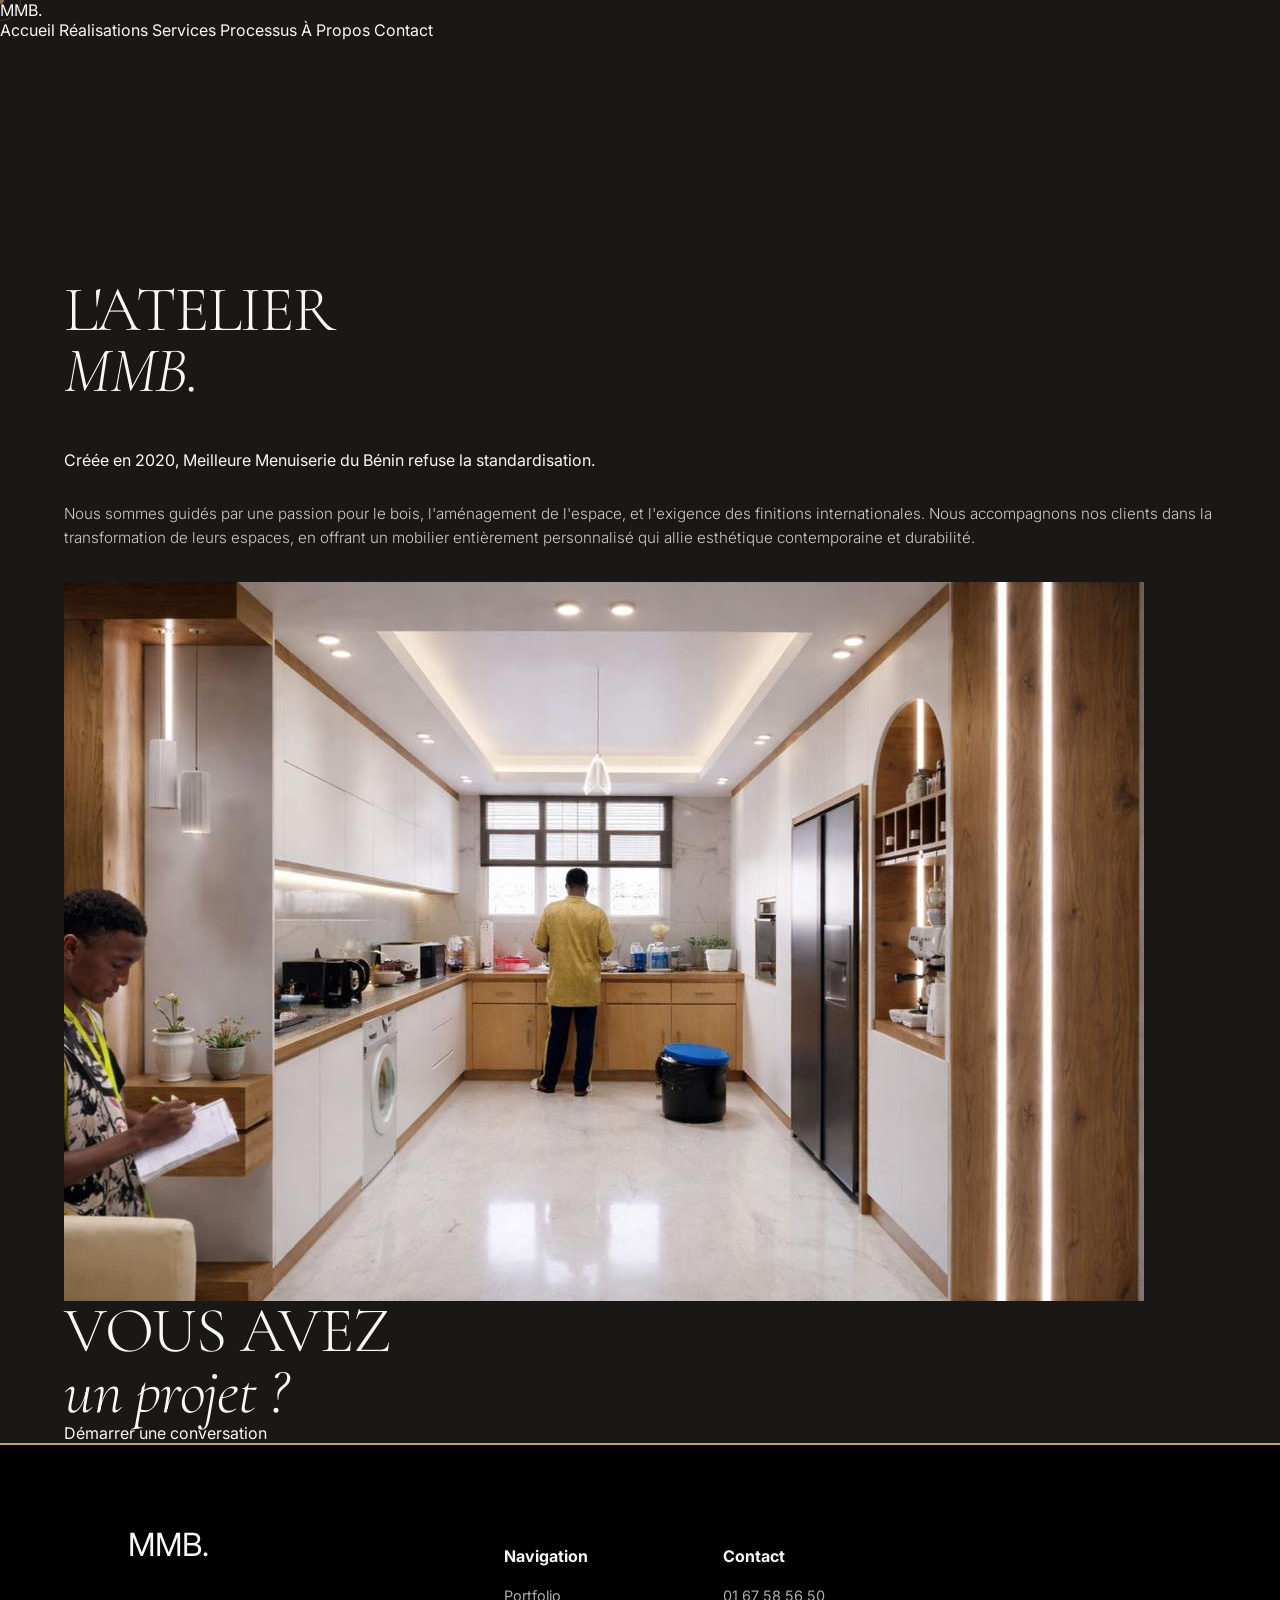
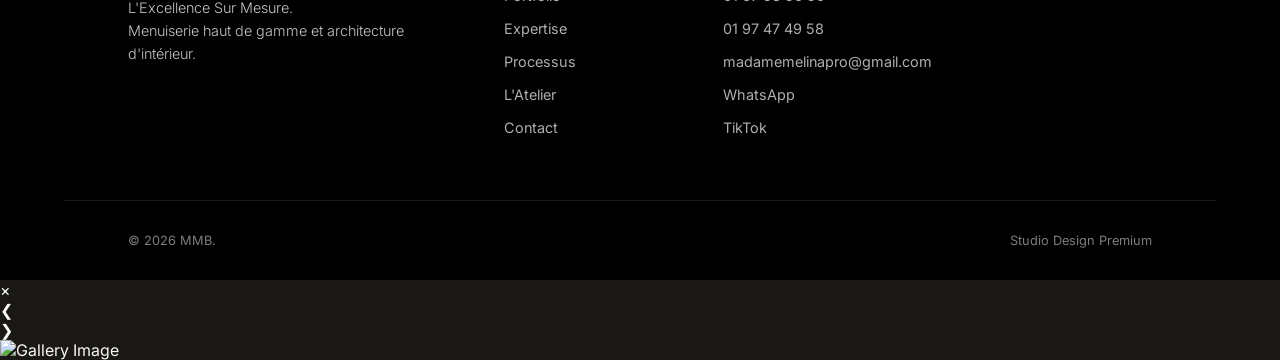
==== commit 7996fb66: "Finalisation du design et ajout des nouvelles fonctionnalités" ====
--- a/a-propos.html
+++ b/a-propos.html
@@ -71,7 +71,7 @@
           <a href="tel:0167585650">01 67 58 56 50</a>
           <a href="tel:0197474958">01 97 47 49 58</a>
           <a href="mailto:madamemelinapro@gmail.com">madamemelinapro@gmail.com</a>
-          <a href="https://wa.me/22967585650" target="_blank">WhatsApp</a>
+          <a href="https://wa.me/22967585650?text=Salut%2C%20je%20suis%20interss%C3%A9e%20par%20vos%20realisation%2C%20j%27aimerais%20en%20savoir%20plus%20." target="_blank">WhatsApp</a>
           <a href="https://www.tiktok.com/@madame_melinaa" target="_blank">TikTok</a>
         </div>
       </div>
--- a/css/style.css
+++ b/css/style.css
@@ -23,7 +23,7 @@
 
   /* Layout */
   --px: 5vw;
-  --section-py: 10vw;
+  --section-py: 3vw;
   --ease: cubic-bezier(0.19, 1, 0.22, 1);
   --ease-out: cubic-bezier(0.215, 0.610, 0.355, 1.000);
 }
@@ -62,7 +62,7 @@
 /* Typography Utility */
 .t-display {
   font-family: var(--f-heading);
-  font-size: clamp(2.5rem, 6vw, 7rem);
+  font-size: clamp(2rem, 5vw, 4.5rem);
   line-height: 0.95;
   font-weight: 300;
   letter-spacing: -0.02em;
@@ -71,7 +71,7 @@
 
 .t-h2 {
   font-family: var(--f-heading);
-  font-size: clamp(2rem, 4vw, 4rem);
+  font-size: clamp(1.75rem, 3.5vw, 3rem);
   line-height: 1.05;
   font-weight: 400;
   margin: 0;
@@ -79,7 +79,7 @@
 
 .t-h3 {
   font-family: var(--f-heading);
-  font-size: clamp(1.25rem, 2.5vw, 2.5rem);
+  font-size: clamp(1.1rem, 2vw, 1.75rem);
   line-height: 1.2;
   font-weight: 400;
 }
@@ -320,7 +320,8 @@
   display: grid;
   grid-template-columns: 1fr 1fr;
   width: 100%;
-  margin-top: 5rem;
+  margin-top: 2rem;
+  margin-bottom: 6rem;
 }
 
 .hero-left {
@@ -434,14 +435,14 @@
   display: flex;
   justify-content: space-between;
   align-items: flex-end;
-  margin-bottom: 5rem;
+  margin-bottom: 2.5rem;
   border-bottom: 1px solid rgba(25, 24, 23, 0.1);
   padding-bottom: 2rem;
 }
 
 .services-grid {
   display: grid;
-  grid-template-columns: repeat(4, 1fr);
+  grid-template-columns: repeat(3, 1fr);
   gap: 2rem;
 }
 
@@ -536,7 +537,7 @@
   display: flex;
   flex-direction: column;
   gap: 3rem;
-  margin-top: 4rem;
+  margin-top: 2rem;
 }
 .savoir-item {
   display: grid;
@@ -555,13 +556,13 @@
 .portfolio-filters {
   display: flex;
   gap: 2rem;
-  margin-bottom: 4rem;
+  margin-bottom: 2rem;
   flex-wrap: wrap;
 }
 .filter-btn {
   background: none;
   border: none;
-  color: rgba(25, 24, 23, 0.5);
+  color: rgba(255, 255, 255, 0.6);
   font-family: var(--f-body);
   font-size: 0.8rem;
   letter-spacing: 0.1em;
@@ -571,7 +572,7 @@
   padding: 0;
 }
 .filter-btn.active, .filter-btn:hover {
-  color: var(--c-espresso);
+  color: var(--c-blanc);
 }
 
 .portfolio-grid {
@@ -686,7 +687,7 @@
 .timeline-item {
   position: relative;
   padding-left: 60px;
-  margin-bottom: 4rem;
+  margin-bottom: 2rem;
 }
 .timeline-dot {
   position: absolute;
@@ -814,8 +815,9 @@
 
 /* Footer */
 .footer {
-  background: var(--c-charbon-dark);
+  background: #000000;
   padding: 5rem var(--px) 2rem;
+  border-top: 2px solid #c79e61;
 }
 .f-grid {
   display: grid;
@@ -836,6 +838,7 @@
 }
 .f-links a:hover {
   opacity: 1;
+  color: #c79e61;
 }
 .f-bottom {
   display: flex;
@@ -875,13 +878,13 @@
     --section-py: 15vw;
   }
   .t-display {
-    font-size: clamp(2rem, 8vw, 3rem);
+    font-size: clamp(1.75rem, 7vw, 2.5rem);
   }
   .t-h2 {
-    font-size: clamp(1.5rem, 6vw, 2.2rem);
+    font-size: clamp(1.5rem, 6vw, 2rem);
   }
   .t-h3 {
-    font-size: clamp(1.1rem, 4.5vw, 1.5rem);
+    font-size: clamp(1.1rem, 4.5vw, 1.4rem);
   }
   .t-body-large {
     font-size: 1rem;
@@ -935,3 +938,204 @@
     border-color: rgba(255, 255, 255, 0.2);
   }
 }
+
+
+/* Slideshow */
+.hero-slideshow {
+  position: absolute;
+  top: 0;
+  left: 0;
+  width: 100%;
+  height: 120%;
+  z-index: -2;
+}
+.hero-bg.slide {
+  opacity: 0;
+  transition: opacity 1.5s ease-in-out, transform 4s ease-out;
+  transform: scale(1.05);
+  position: absolute;
+  top: 0;
+  left: 0;
+  width: 100%;
+  height: 100%;
+  object-fit: cover;
+}
+.hero-bg.slide.active {
+  opacity: 1;
+  transform: scale(1);
+}
+
+/* Portfolio Masonry */
+.portfolio-masonry {
+  display: grid;
+  grid-template-columns: repeat(auto-fill, minmax(300px, 1fr));
+  grid-auto-rows: 10px;
+  gap: 20px;
+}
+.port-card {
+  position: relative;
+  border-radius: 0.5rem;
+  overflow: hidden;
+  display: block;
+  background: var(--c-espresso);
+  grid-row-end: span 30; /* default height */
+}
+.port-card:nth-child(2n) {
+  grid-row-end: span 40;
+}
+.port-card:nth-child(3n) {
+  grid-row-end: span 25;
+}
+.port-card img {
+  width: 100%;
+  height: 100%;
+  object-fit: cover;
+  transition: transform 1s var(--ease), opacity 0.5s ease;
+}
+
+/* Chiffres Redesign */
+.chiffres-flex {
+  display: flex;
+  justify-content: space-around;
+  flex-wrap: wrap;
+  gap: 3rem;
+  padding: 4rem 0;
+}
+.chiffre-card {
+  text-align: center;
+  color: var(--c-blanc);
+}
+.chiffre-card h4 {
+  margin: 0;
+  color: var(--c-beige);
+}
+.c-line {
+  width: 40px;
+  height: 2px;
+  background: var(--c-bois-chaud);
+  margin: 1.5rem auto;
+}
+
+/* Pourquoi Nous Redesign */
+.pq-grid {
+  display: grid;
+  grid-template-columns: repeat(auto-fit, minmax(250px, 1fr));
+  gap: 2rem;
+}
+.pq-card {
+  background: var(--c-blanc);
+  padding: 3rem 2rem;
+  border-radius: 1rem;
+  border: 1px solid rgba(25,24,23,0.05);
+  transition: transform 0.4s var(--ease), box-shadow 0.4s var(--ease);
+}
+.pq-card:hover {
+  transform: translateY(-10px);
+  box-shadow: 0 20px 40px rgba(0,0,0,0.05);
+}
+.pq-icon {
+  font-family: var(--f-heading);
+  font-size: 3rem;
+  color: var(--c-bois-chaud);
+  opacity: 0.5;
+  margin-bottom: 1.5rem;
+}
+.pq-card h3 {
+  margin-top: 0;
+  margin-bottom: 1rem;
+}
+
+/* WhatsApp Button */
+.whatsapp-btn {
+  position: fixed;
+  bottom: 2rem;
+  right: 2rem;
+  background-color: #25D366;
+  width: 60px;
+  height: 60px;
+  border-radius: 50%;
+  display: flex;
+  align-items: center;
+  justify-content: center;
+  box-shadow: 0 4px 15px rgba(0,0,0,0.3);
+  z-index: 9999;
+  transition: transform 0.3s var(--ease), box-shadow 0.3s ease;
+}
+.whatsapp-btn:hover {
+  transform: scale(1.1);
+  box-shadow: 0 6px 20px rgba(37, 211, 102, 0.4);
+}
+
+@media (max-width: 768px) {
+  .hero-content {
+    padding-bottom: 8rem;
+  }
+}
+
+
+/* Modal Devis */
+.modal-overlay {
+  position: fixed;
+  top: 0; left: 0; width: 100%; height: 100%;
+  background: rgba(25, 24, 23, 0.8);
+  backdrop-filter: blur(10px);
+  z-index: 10000;
+  display: flex;
+  align-items: center;
+  justify-content: center;
+  opacity: 0;
+  visibility: hidden;
+  transition: opacity 0.4s var(--ease), visibility 0.4s;
+}
+.modal-overlay.active {
+  opacity: 1;
+  visibility: visible;
+}
+.modal-content {
+  background: var(--c-blanc);
+  padding: 3rem;
+  border-radius: 1.5rem;
+  max-width: 500px;
+  width: 90%;
+  position: relative;
+  transform: translateY(30px);
+  transition: transform 0.4s var(--ease);
+}
+.modal-overlay.active .modal-content {
+  transform: translateY(0);
+}
+.modal-close {
+  position: absolute;
+  top: 1.5rem;
+  right: 1.5rem;
+  font-size: 2rem;
+  color: var(--c-espresso);
+  cursor: pointer;
+  line-height: 1;
+}
+.form-group {
+  margin-bottom: 1.5rem;
+  text-align: left;
+}
+.form-group label {
+  display: block;
+  font-size: 0.85rem;
+  color: var(--c-espresso);
+  margin-bottom: 0.5rem;
+  font-weight: 600;
+}
+.form-group input, .form-group select, .form-group textarea {
+  width: 100%;
+  padding: 1rem;
+  border: 1px solid rgba(25, 24, 23, 0.2);
+  border-radius: 0.5rem;
+  font-family: var(--f-body);
+  font-size: 1rem;
+  background: rgba(25, 24, 23, 0.02);
+  color: var(--c-espresso);
+}
+.form-group input:focus, .form-group select:focus, .form-group textarea:focus {
+  outline: none;
+  border-color: var(--c-bois-chaud);
+  background: white;
+}
